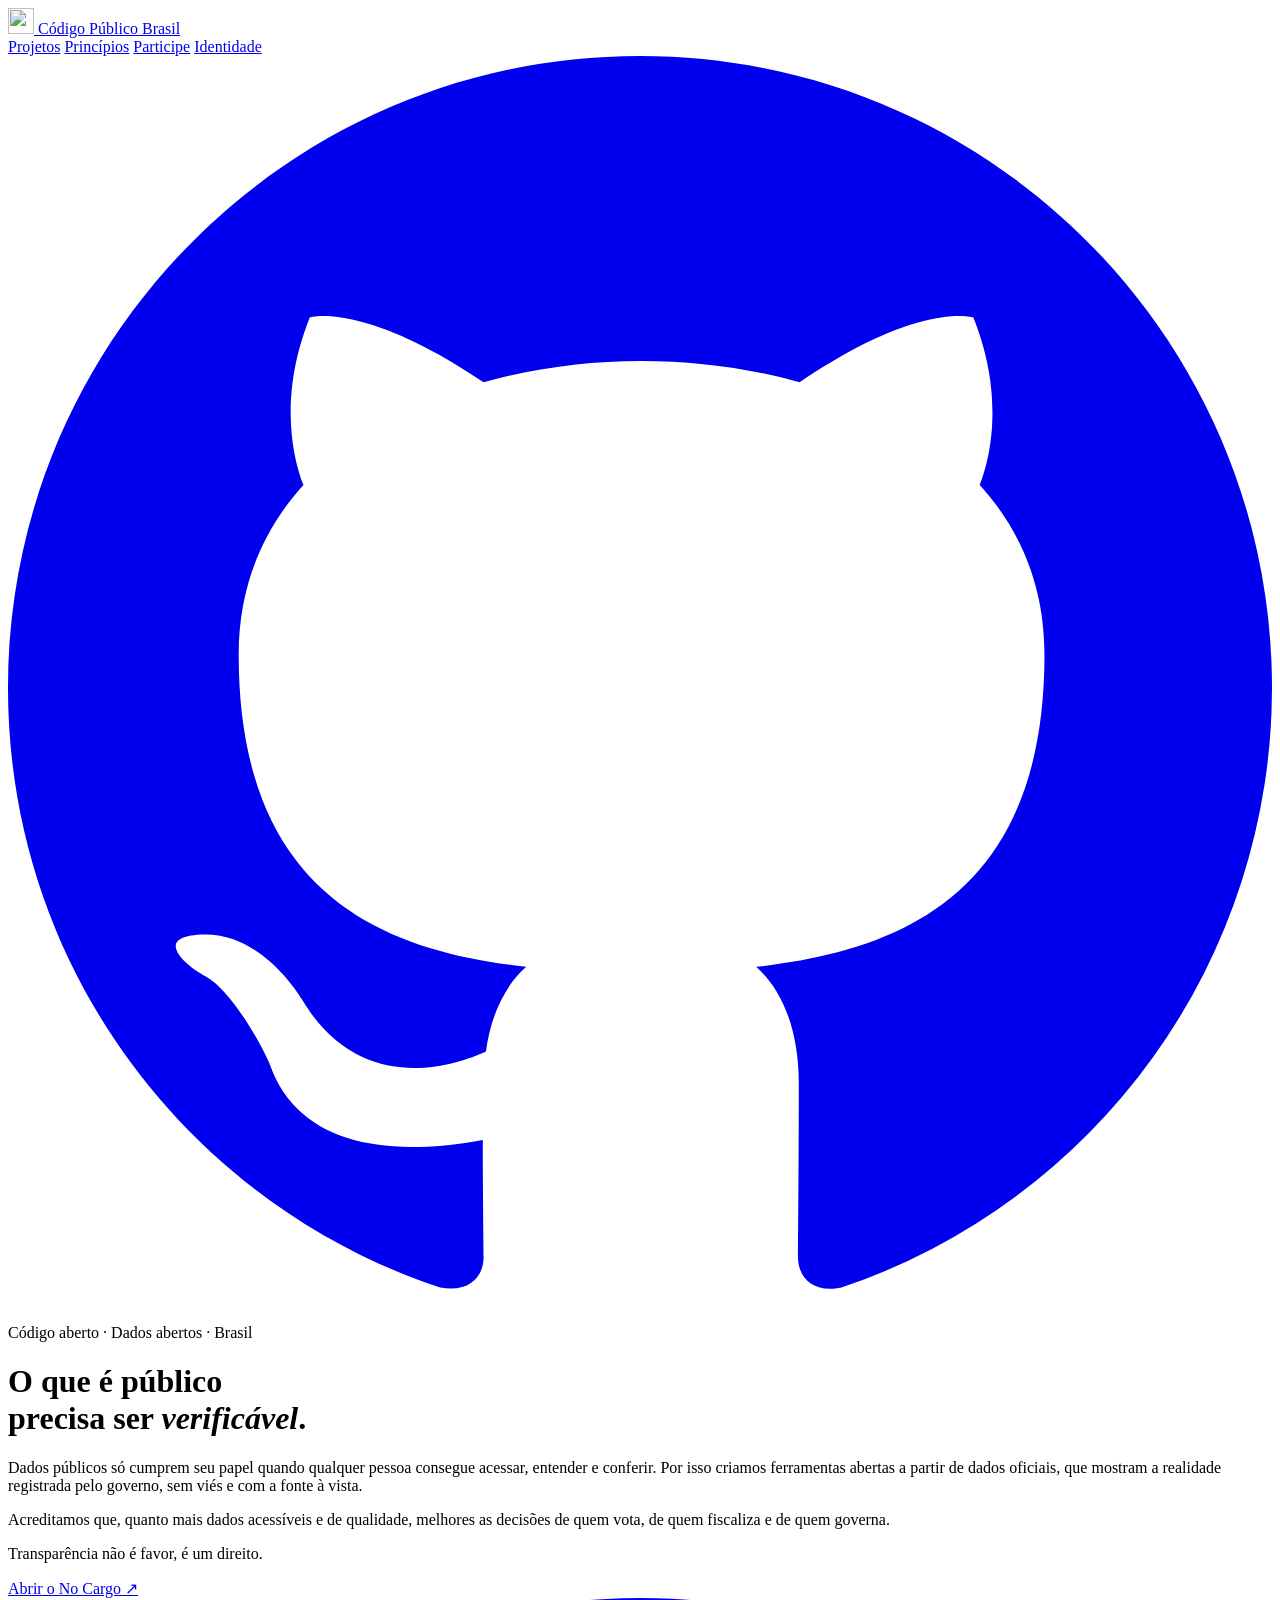
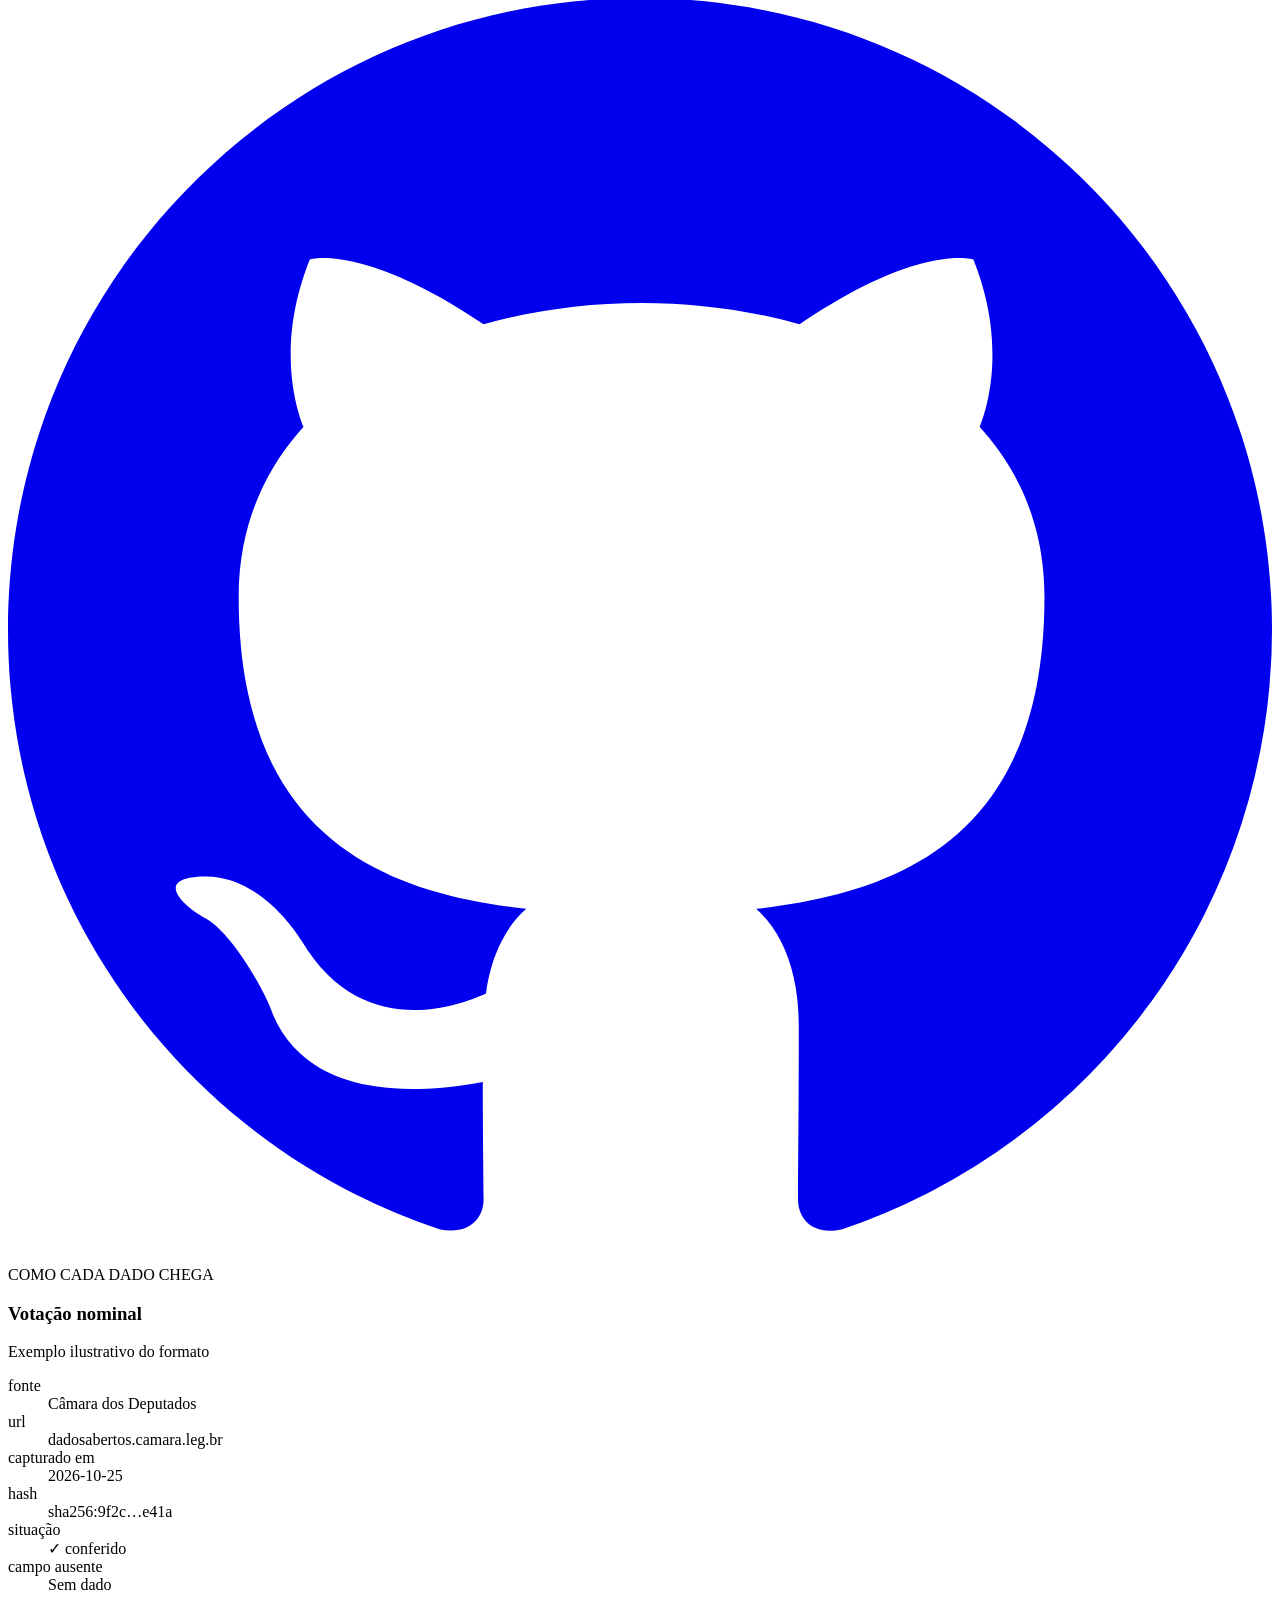
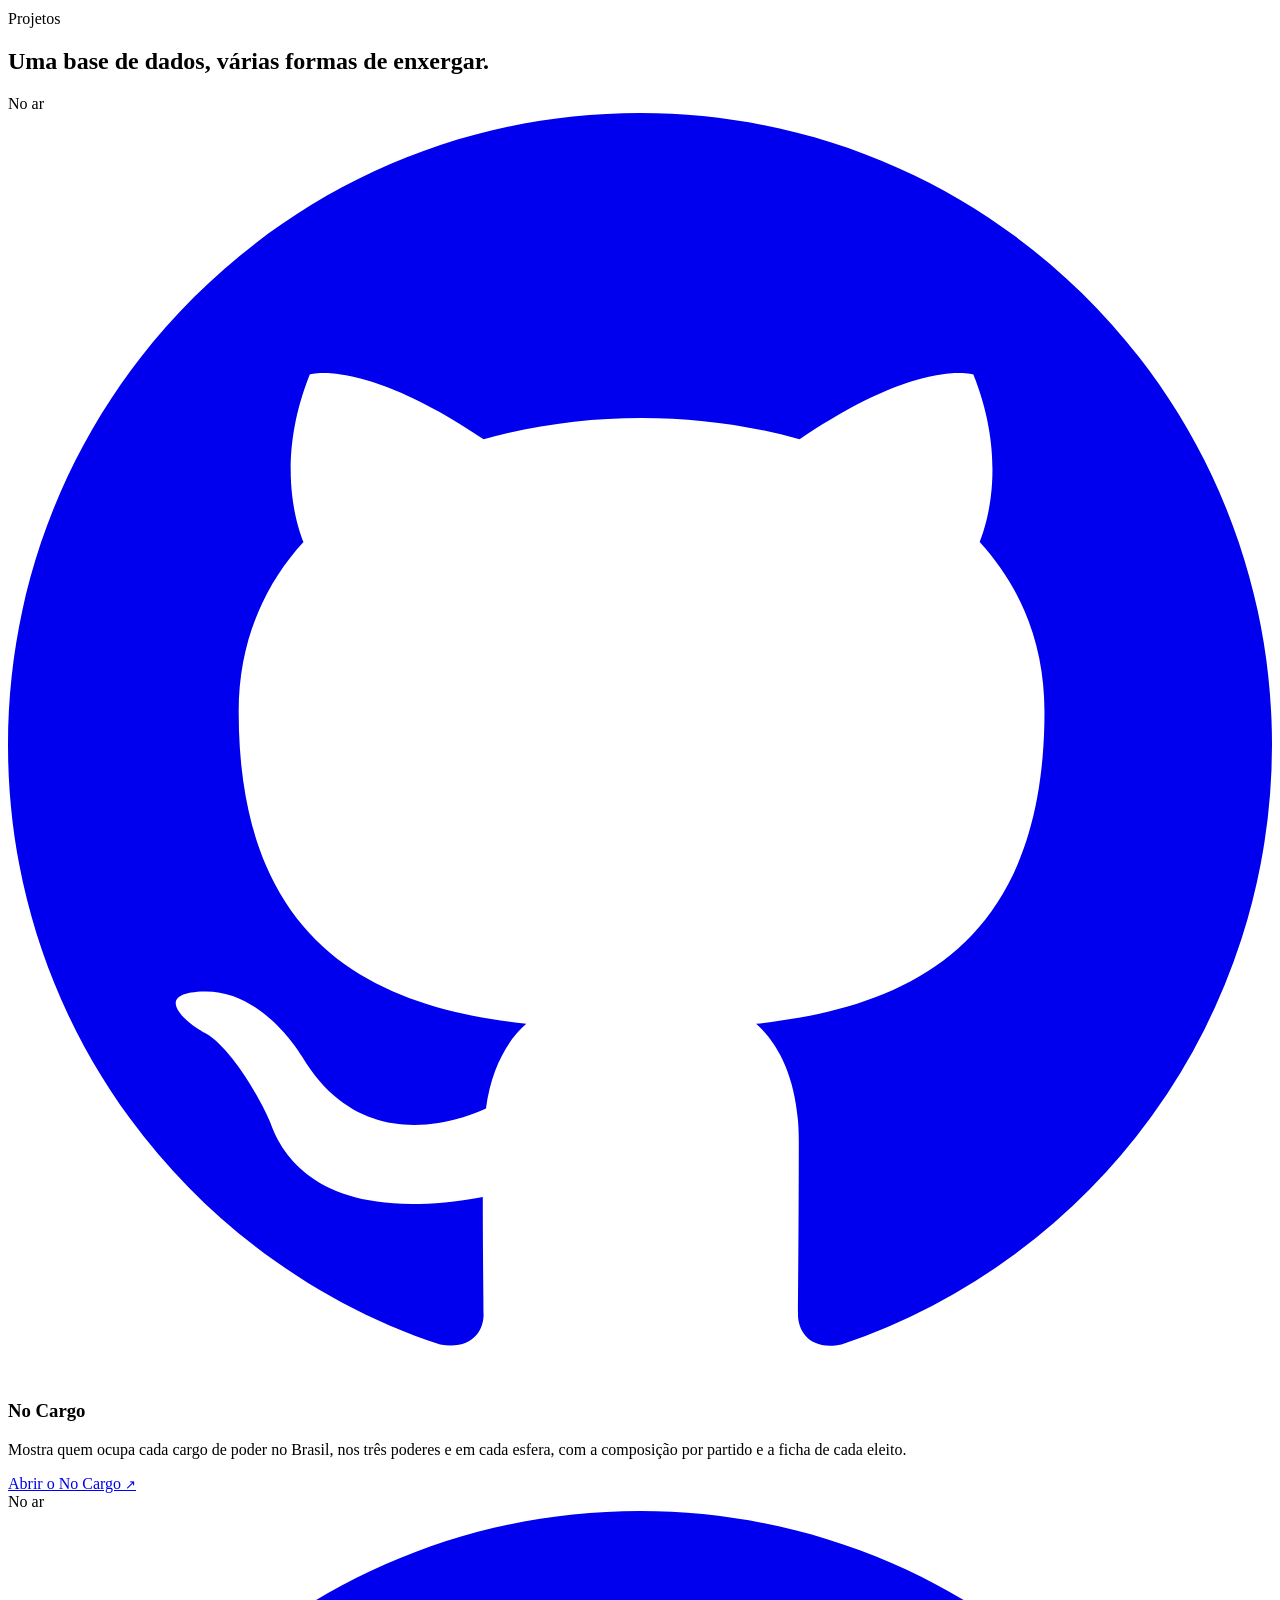
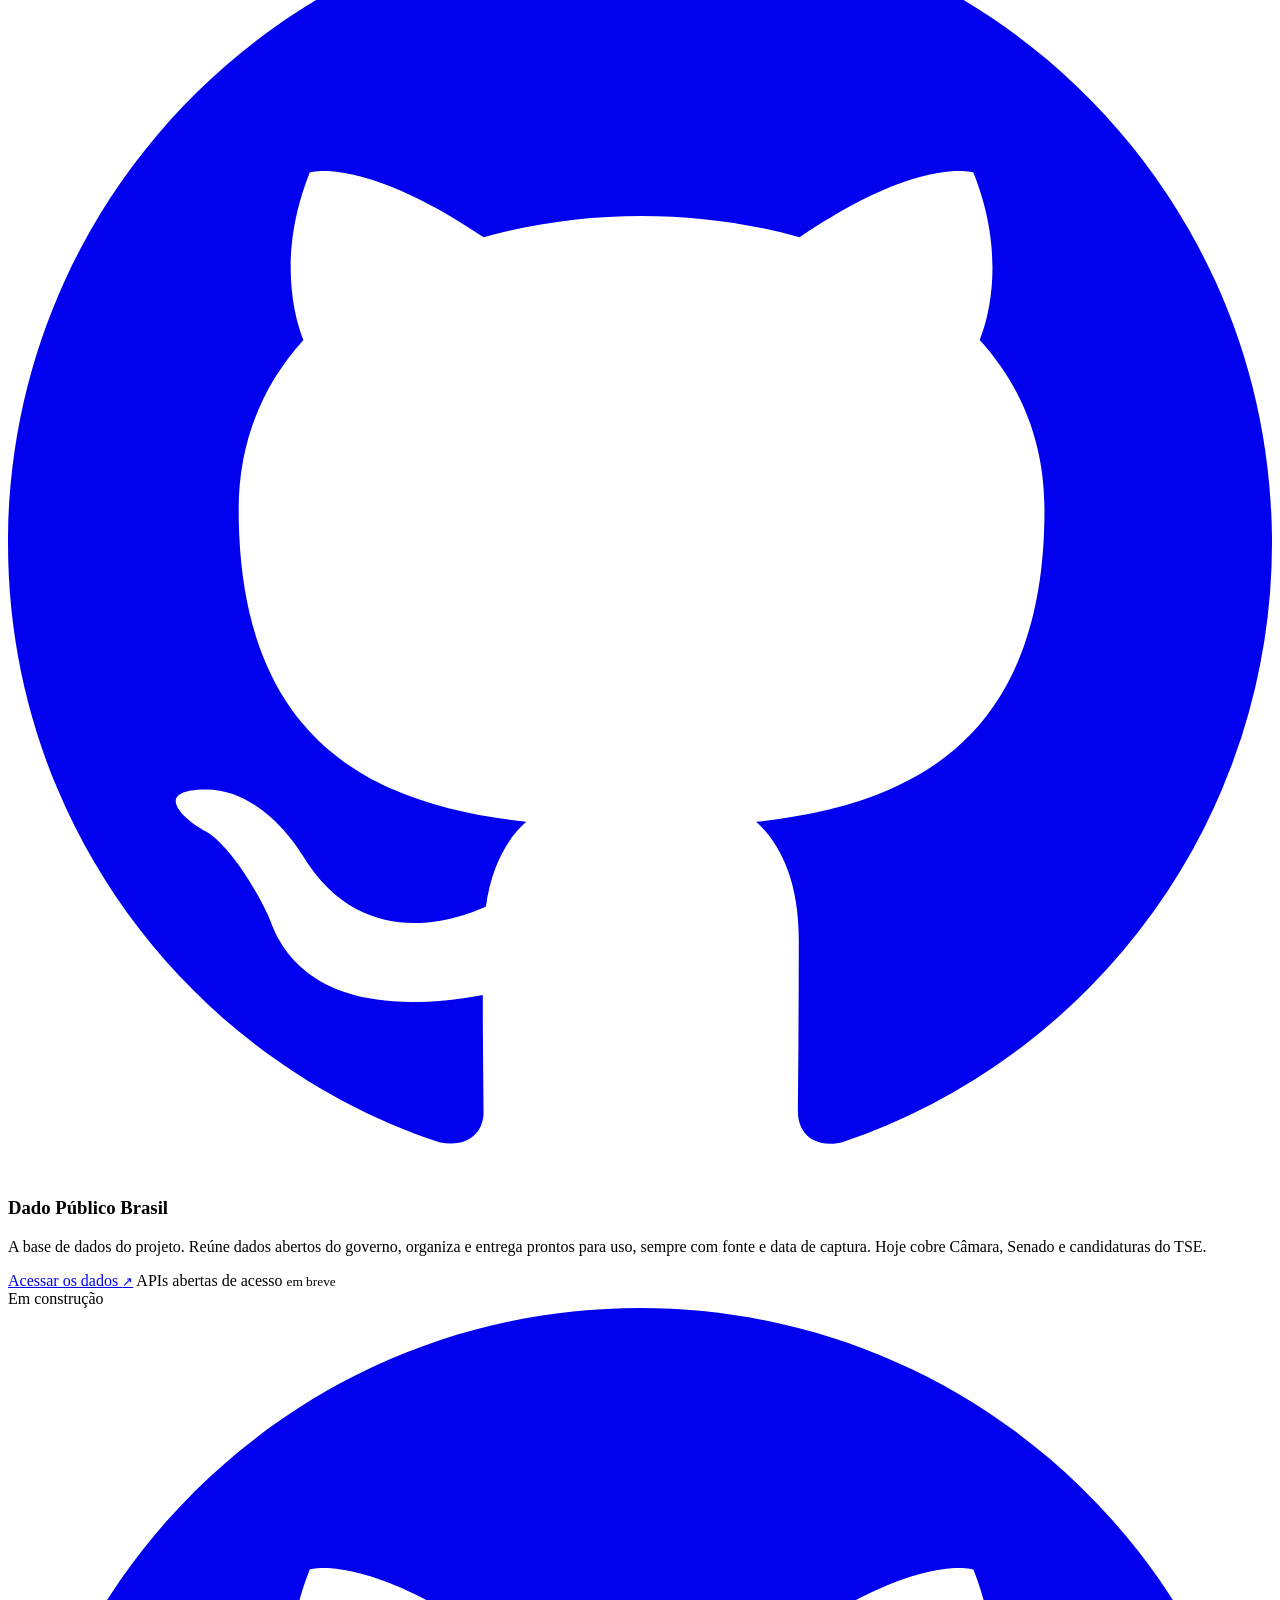
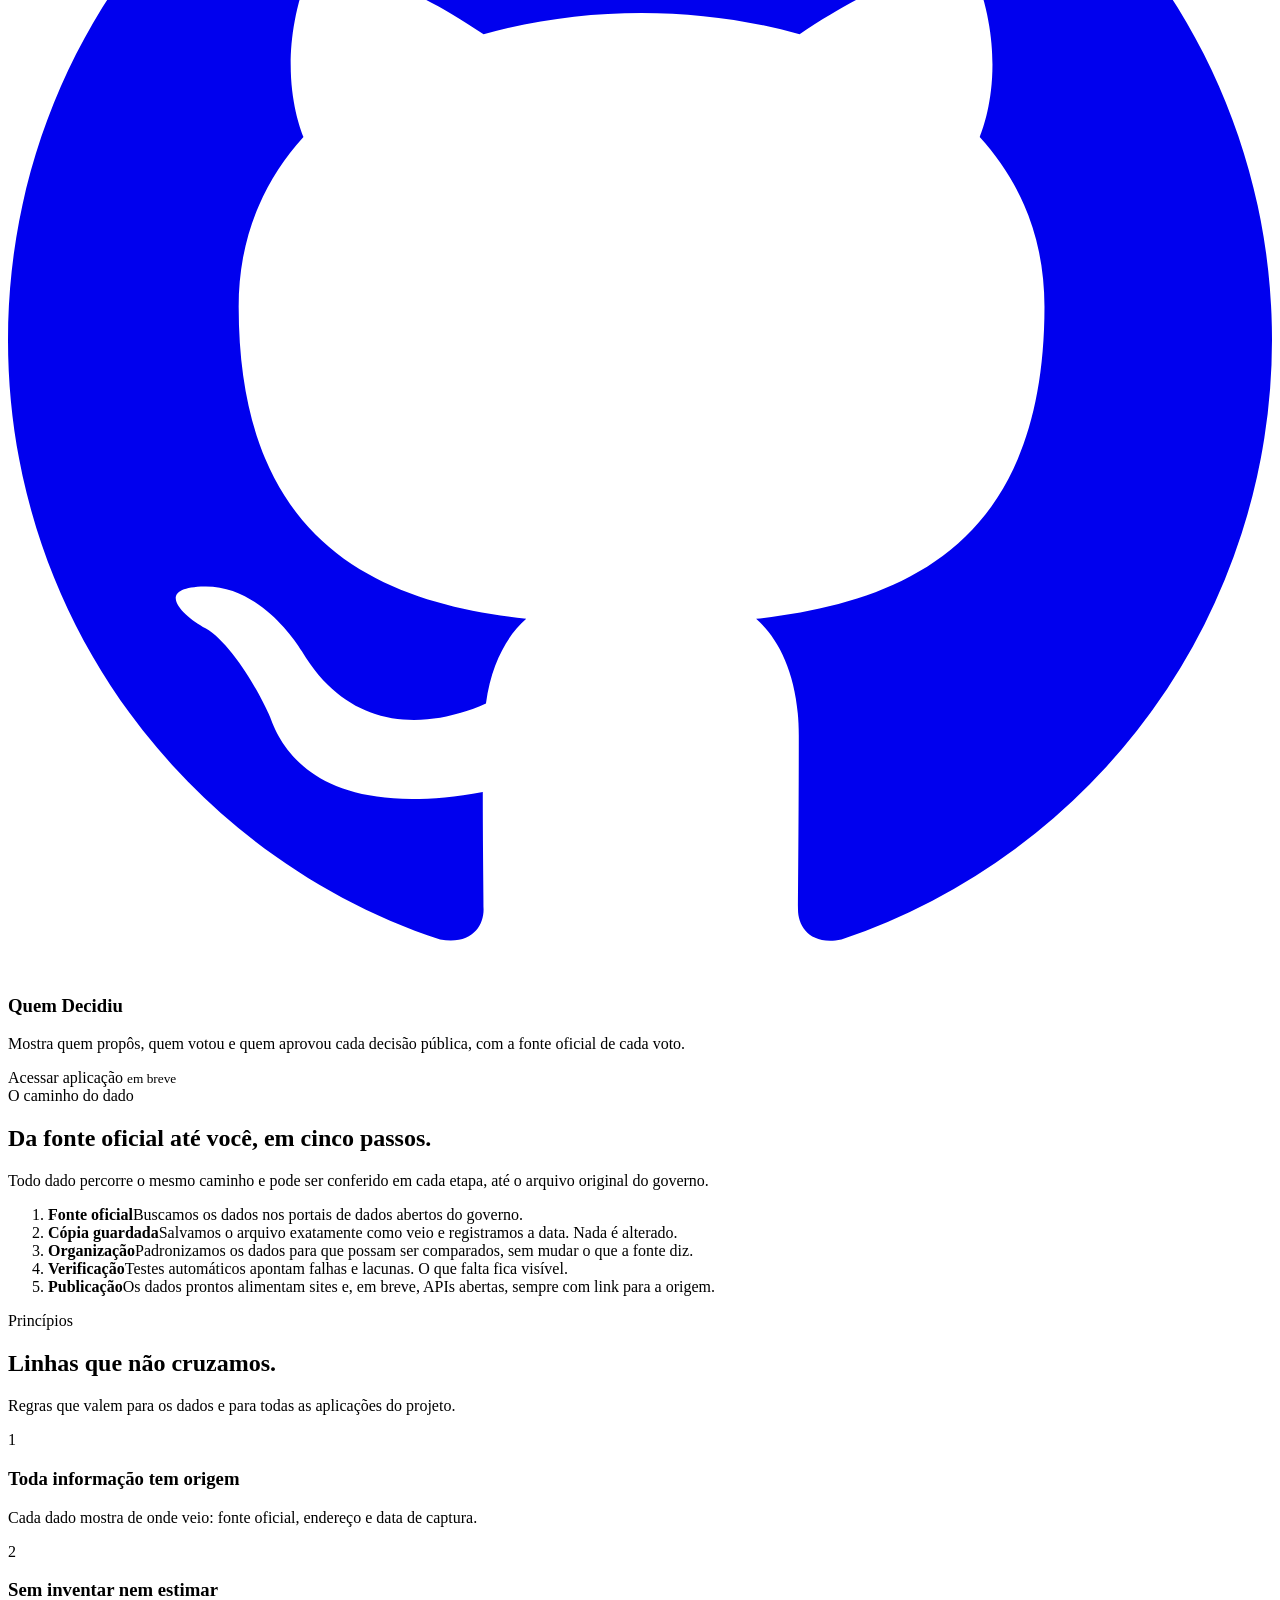
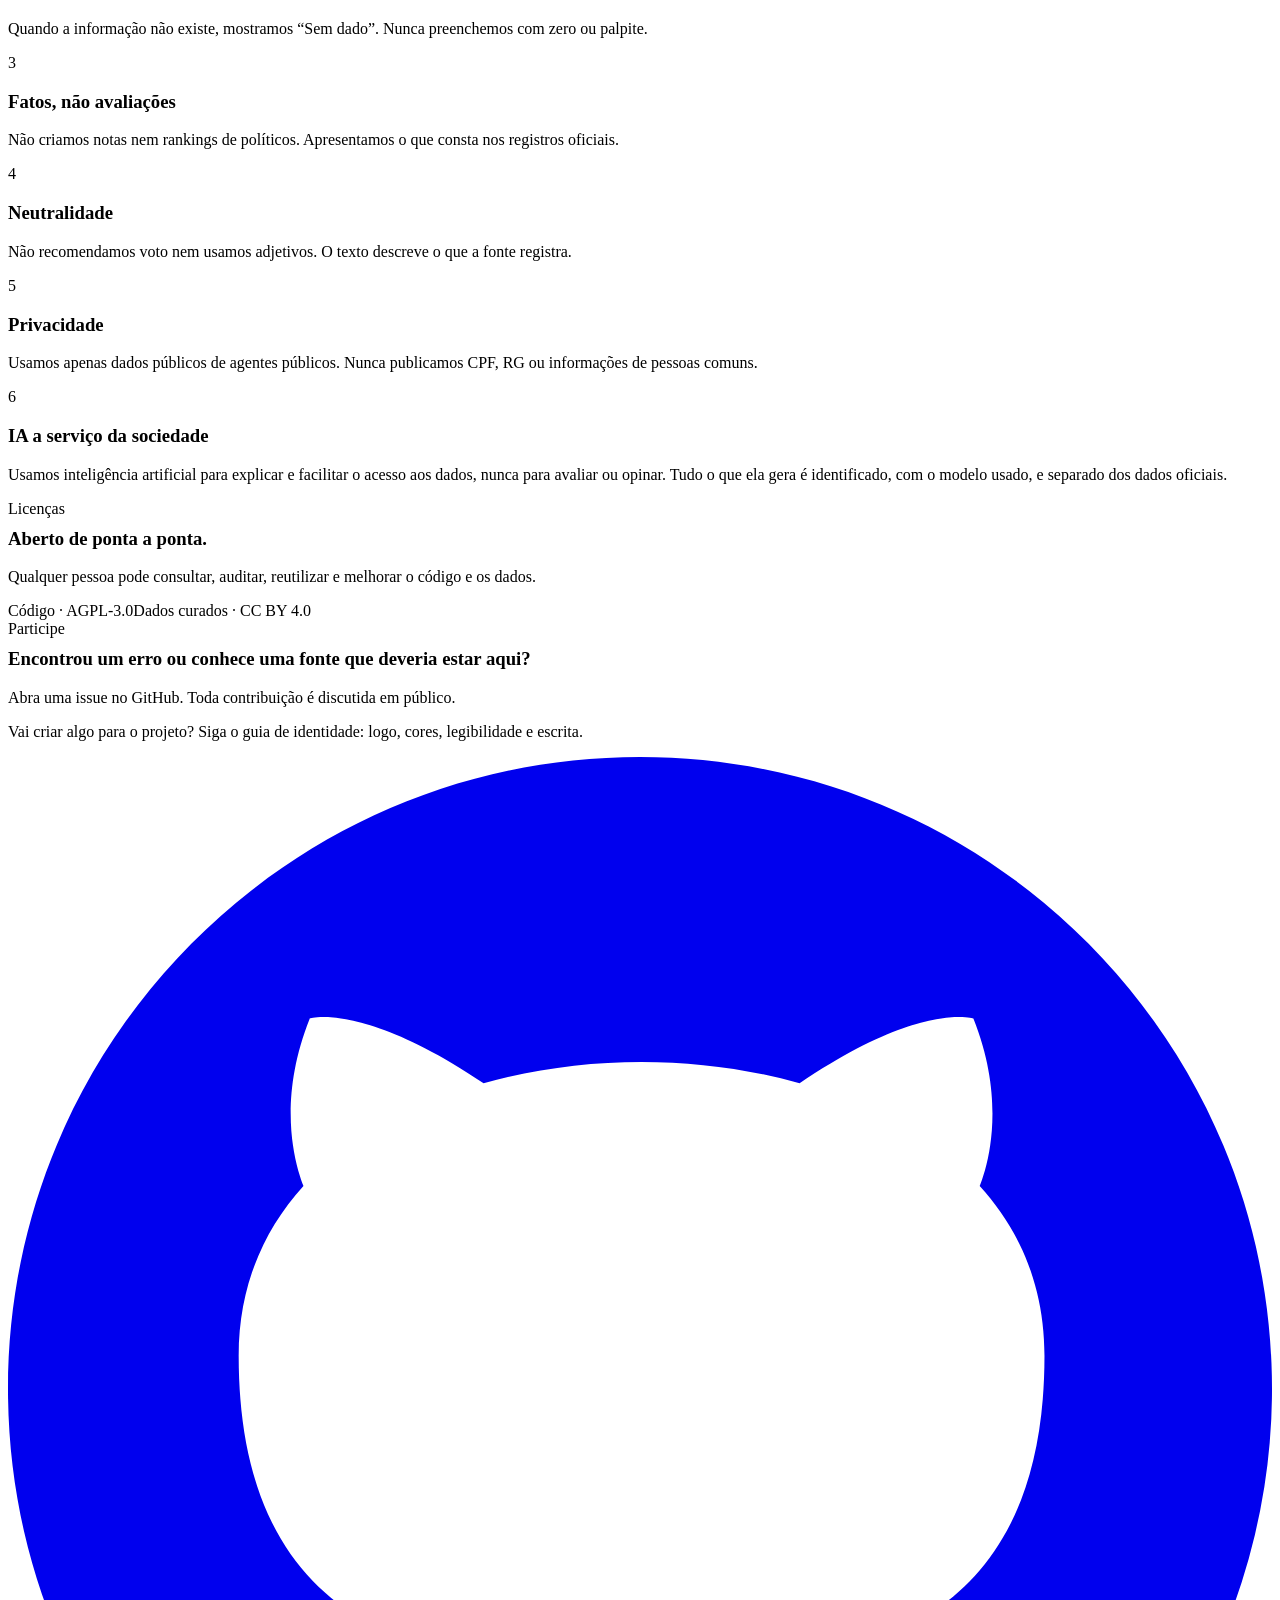
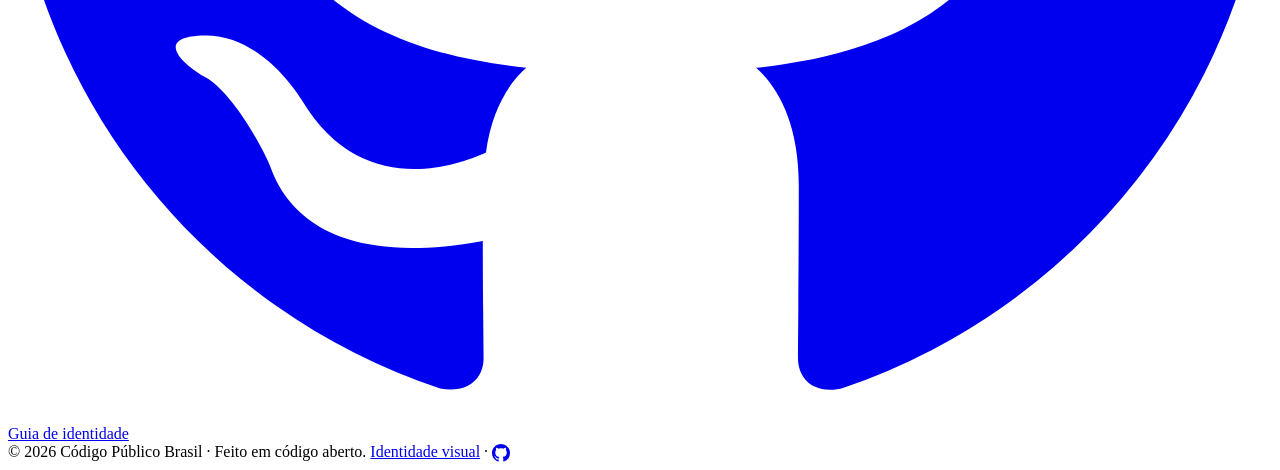
==== index.html @ 51bda817 "Marca o Dado Público Brasil como no ar e liga ao datalake Co-Authored-By: Claude Sonnet 5.5 <noreply" ====
<!doctype html>
<html lang="pt-BR">
<head>
  <meta charset="utf-8">
  <meta name="viewport" content="width=device-width, initial-scale=1">
  <title>Código Público Brasil · Dados públicos abertos, acessíveis e verificáveis</title>
  <meta name="description" content="Ferramentas abertas a partir de dados públicos oficiais, para mostrar a realidade registrada pelo governo, sem viés e com a fonte à vista. Código aberto e dados auditáveis.">
  <link rel="canonical" href="https://codigopublicobrasil.com.br/">
  <meta name="theme-color" content="#0c1f18">
  <meta property="og:type" content="website">
  <meta property="og:locale" content="pt_BR">
  <meta property="og:site_name" content="Código Público Brasil">
  <meta property="og:title" content="Código Público Brasil · Dados públicos abertos, acessíveis e verificáveis">
  <meta property="og:description" content="Ferramentas abertas a partir de dados públicos oficiais, para mostrar a realidade registrada pelo governo, sem viés e com a fonte à vista. Código aberto e dados auditáveis.">
  <meta property="og:url" content="https://codigopublicobrasil.com.br/">
  <meta property="og:image" content="https://codigopublicobrasil.com.br/og.png">
  <meta property="og:image:width" content="1200">
  <meta property="og:image:height" content="630">
  <meta property="og:image:alt" content="Código Público Brasil: o que é público precisa ser verificável.">
  <meta name="twitter:card" content="summary_large_image">
  <meta name="twitter:title" content="Código Público Brasil · Dados públicos abertos, acessíveis e verificáveis">
  <meta name="twitter:description" content="Ferramentas abertas a partir de dados públicos oficiais, para mostrar a realidade registrada pelo governo, sem viés e com a fonte à vista. Código aberto e dados auditáveis.">
  <meta name="twitter:image" content="https://codigopublicobrasil.com.br/og.png">
  <link rel="alternate" type="text/plain" href="https://codigopublicobrasil.com.br/llms.txt" title="Resumo para agentes de IA">
  <link rel="icon" href="identidade/logos/simbolo.svg" type="image/svg+xml">
  <link rel="apple-touch-icon" href="apple-touch-icon.png">
  <script type="application/ld+json">
{
  "@context": "https://schema.org",
  "@graph": [
    {
      "@type": "Organization",
      "@id": "https://codigopublicobrasil.com.br/#organizacao",
      "name": "Código Público Brasil",
      "url": "https://codigopublicobrasil.com.br/",
      "logo": {
        "@type": "ImageObject",
        "url": "https://codigopublicobrasil.com.br/identidade/logos/simbolo-512.png",
        "width": 512,
        "height": 512
      },
      "description": "Organização de código aberto que cria ferramentas a partir de dados públicos oficiais, para mostrar a realidade registrada pelo governo, sem viés e com a fonte à vista.",
      "slogan": "O que é público precisa ser verificável.",
      "sameAs": [
        "https://github.com/codigo-publico-brasil"
      ]
    },
    {
      "@type": "WebSite",
      "@id": "https://codigopublicobrasil.com.br/#site",
      "url": "https://codigopublicobrasil.com.br/",
      "name": "Código Público Brasil",
      "inLanguage": "pt-BR",
      "publisher": {
        "@id": "https://codigopublicobrasil.com.br/#organizacao"
      }
    },
    {
      "@type": "WebPage",
      "@id": "https://codigopublicobrasil.com.br/#pagina",
      "url": "https://codigopublicobrasil.com.br/",
      "name": "Código Público Brasil · Dados públicos abertos, acessíveis e verificáveis",
      "description": "Ferramentas abertas a partir de dados públicos oficiais, para mostrar a realidade registrada pelo governo, sem viés e com a fonte à vista. Código aberto e dados auditáveis.",
      "inLanguage": "pt-BR",
      "isPartOf": {
        "@id": "https://codigopublicobrasil.com.br/#site"
      },
      "about": {
        "@id": "https://codigopublicobrasil.com.br/#organizacao"
      },
      "primaryImageOfPage": {
        "@type": "ImageObject",
        "url": "https://codigopublicobrasil.com.br/og.png",
        "width": 1200,
        "height": 630
      }
    },
    {
      "@type": "SoftwareSourceCode",
      "name": "Dado Público Brasil",
      "codeRepository": "https://github.com/codigo-publico-brasil/dado-publico-brasil",
      "url": "https://datalake.codigopublicobrasil.com.br/",
      "description": "Plataforma de dados: reúne dados abertos do governo, organiza e entrega prontos para uso, sempre com fonte e data de captura. Cobre Câmara, Senado e candidaturas do TSE. Já está no ar.",
      "programmingLanguage": "Python",
      "author": {
        "@id": "https://codigopublicobrasil.com.br/#organizacao"
      },
      "inLanguage": "pt-BR"
    },
    {
      "@type": "SoftwareSourceCode",
      "name": "No Cargo",
      "codeRepository": "https://github.com/codigo-publico-brasil/no-cargo",
      "url": "https://nocargo.codigopublicobrasil.com.br",
      "description": "Mostra quem ocupa cada cargo de poder no Brasil, nos três poderes e em cada esfera, com a composição por partido e a ficha de cada eleito. Já está no ar.",
      "programmingLanguage": "Python",
      "author": {
        "@id": "https://codigopublicobrasil.com.br/#organizacao"
      },
      "inLanguage": "pt-BR"
    },
    {
      "@type": "SoftwareSourceCode",
      "name": "Quem Decidiu",
      "codeRepository": "https://github.com/codigo-publico-brasil/quem-decidiu",
      "description": "Mostra quem propôs, quem votou e quem aprovou cada decisão pública, com a fonte oficial de cada voto. Em construção.",
      "programmingLanguage": "Python",
      "author": {
        "@id": "https://codigopublicobrasil.com.br/#organizacao"
      },
      "inLanguage": "pt-BR"
    }
  ]
}
  </script>
  <link rel="preconnect" href="https://fonts.googleapis.com">
  <link rel="preconnect" href="https://fonts.gstatic.com" crossorigin>
  <link href="https://fonts.googleapis.com/css2?family=Fraunces:ital,opsz,wght@0,9..144,500;0,9..144,600;1,9..144,500&family=Inter:wght@400;500;600&family=JetBrains+Mono:wght@400;600&display=swap" rel="stylesheet">
  <link rel="stylesheet" href="tokens.css">
  <link rel="stylesheet" href="assets/style.css">
  <script src="theme.js"></script>
</head>
<body>

<svg width="0" height="0" style="position:absolute" aria-hidden="true"><symbol id="i-gh" viewBox="0 0 16 16"><path fill="currentColor" d="M8 0C3.58 0 0 3.58 0 8c0 3.54 2.29 6.53 5.47 7.59.4.07.55-.17.55-.38 0-.19-.01-.82-.01-1.49-2.01.37-2.53-.49-2.69-.94-.09-.23-.48-.94-.82-1.13-.28-.15-.68-.52-.01-.53.63-.01 1.08.58 1.23.82.72 1.21 1.87.87 2.33.66.07-.52.28-.87.51-1.07-1.78-.2-3.64-.89-3.64-3.95 0-.87.31-1.59.82-2.15-.08-.2-.36-1.02.08-2.12 0 0 .67-.21 2.2.82.64-.18 1.32-.27 2-.27.68 0 1.36.09 2 .27 1.53-1.04 2.2-.82 2.2-.82.44 1.1.16 1.92.08 2.12.51.56.82 1.27.82 2.15 0 3.07-1.87 3.75-3.65 3.95.29.25.54.73.54 1.48 0 1.07-.01 1.93-.01 2.2 0 .21.15.46.55.38A8.013 8.013 0 0016 8c0-4.42-3.58-8-8-8z"/></symbol></svg>

<header class="top">
  <div class="wrap">
    <a class="brand" href="#">
      <img src="identidade/logos/simbolo.svg" alt="" width="26" height="26">
      Código Público Brasil
    </a>
    <nav class="nav" aria-label="Principal">
      <a href="#projetos">Projetos</a>
      <a href="#principios">Princípios</a>
      <a href="#participe">Participe</a>
      <a href="identidade/">Identidade</a>
    </nav>
    <div class="acoes">
      <a class="gh" href="https://github.com/codigo-publico-brasil" target="_blank" rel="noopener" aria-label="GitHub da organização" title="GitHub da organização"><svg viewBox="0 0 16 16" aria-hidden="true"><use href="#i-gh"/></svg></a>
    </div>
  </div>
</header>

<main>
  <div class="hero">
    <div class="wrap">
      <div>
        <span class="eyebrow">Código aberto · Dados abertos · Brasil</span>
        <h1>O que é público<br>precisa ser <em>verificável</em>.</h1>
        <p class="lead">Dados públicos só cumprem seu papel quando qualquer pessoa consegue acessar, entender e conferir. Por isso criamos ferramentas abertas a partir de dados oficiais, que mostram a realidade registrada pelo governo, sem viés e com a fonte à vista.</p>
        <p class="lead">Acreditamos que, quanto mais dados acessíveis e de qualidade, melhores as decisões de quem vota, de quem fiscaliza e de quem governa.</p>
        <p class="lema">Transparência não é favor, é um direito.</p>
        <div class="cta">
          <a class="btn primary" href="https://nocargo.codigopublicobrasil.com.br" target="_blank" rel="noopener">Abrir o No Cargo ↗</a>
          <a class="gh grande" href="https://github.com/codigo-publico-brasil" target="_blank" rel="noopener" aria-label="GitHub da organização" title="GitHub da organização"><svg viewBox="0 0 16 16" aria-hidden="true"><use href="#i-gh"/></svg></a>
        </div>
      </div>

      <aside class="ficha" aria-label="Exemplo de como cada dado é apresentado">
        <span class="tag">COMO CADA DADO CHEGA</span>
        <h3>Votação nominal</h3>
        <div class="sub">Exemplo ilustrativo do formato</div>
        <dl>
          <div class="row"><dt>fonte</dt><dd>Câmara dos Deputados</dd></div>
          <div class="row"><dt>url</dt><dd>dadosabertos.camara.leg.br</dd></div>
          <div class="row"><dt>capturado em</dt><dd>2026-10-25</dd></div>
          <div class="row"><dt>hash</dt><dd>sha256:9f2c…e41a</dd></div>
          <div class="row"><dt>situação</dt><dd class="ok">✓ conferido</dd></div>
          <div class="row"><dt>campo ausente</dt><dd class="semdado">Sem dado</dd></div>
        </dl>
      </aside>
    </div>
  </div>
  <div class="stripe"></div>

  <section id="projetos" class="vitrine">
    <div class="wrap">
      <div class="sec-head">
        <span class="eyebrow">Projetos</span>
        <h2>Uma base de dados, várias formas de enxergar.</h2>
      </div>
      <div class="cards">

        <article class="card c2 destaque">
          <div class="topo">
            <span class="status on">No ar</span>
            <a class="gh" href="https://github.com/codigo-publico-brasil/no-cargo" target="_blank" rel="noopener" aria-label="Código do No Cargo no GitHub" title="Código no GitHub"><svg viewBox="0 0 16 16" aria-hidden="true"><use href="#i-gh"/></svg></a>
          </div>
          <h3>No Cargo</h3>
          <p>Mostra quem ocupa cada cargo de poder no Brasil, nos três poderes e em cada esfera, com a composição por partido e a ficha de cada eleito.</p>
          <div class="links">
            <a class="app" href="https://nocargo.codigopublicobrasil.com.br" target="_blank" rel="noopener">Abrir o No Cargo <small>↗</small></a>
          </div>
        </article>

        <article class="card">
          <div class="topo">
            <span class="status on">No ar</span>
            <a class="gh" href="https://github.com/codigo-publico-brasil/dado-publico-brasil" target="_blank" rel="noopener" aria-label="Código do Dado Público Brasil no GitHub" title="Código no GitHub"><svg viewBox="0 0 16 16" aria-hidden="true"><use href="#i-gh"/></svg></a>
          </div>
          <h3>Dado Público Brasil</h3>
          <p>A base de dados do projeto. Reúne dados abertos do governo, organiza e entrega prontos para uso, sempre com fonte e data de captura. Hoje cobre Câmara, Senado e candidaturas do TSE.</p>
          <div class="links">
            <a class="app" href="https://datalake.codigopublicobrasil.com.br/" target="_blank" rel="noopener">Acessar os dados <small>↗</small></a>
            <span class="soon">APIs abertas de acesso <small>em breve</small></span>
          </div>
        </article>

        <article class="card c3">
          <div class="topo">
            <span class="status">Em construção</span>
            <a class="gh" href="https://github.com/codigo-publico-brasil/quem-decidiu" target="_blank" rel="noopener" aria-label="Código do Quem Decidiu no GitHub" title="Código no GitHub"><svg viewBox="0 0 16 16" aria-hidden="true"><use href="#i-gh"/></svg></a>
          </div>
          <h3>Quem Decidiu</h3>
          <p>Mostra quem propôs, quem votou e quem aprovou cada decisão pública, com a fonte oficial de cada voto.</p>
          <div class="links">
            <span class="soon">Acessar aplicação <small>em breve</small></span>
          </div>
        </article>

      </div>
    </div>
  </section>

  <section id="como">
    <div class="wrap">
      <div class="sec-head">
        <span class="eyebrow">O caminho do dado</span>
        <h2>Da fonte oficial até você, em cinco passos.</h2>
        <p>Todo dado percorre o mesmo caminho e pode ser conferido em cada etapa, até o arquivo original do governo.</p>
      </div>
      <ol class="trilha">
        <li><b>Fonte oficial</b><span>Buscamos os dados nos portais de dados abertos do governo.</span></li>
        <li><b>Cópia guardada</b><span>Salvamos o arquivo exatamente como veio e registramos a data. Nada é alterado.</span></li>
        <li><b>Organização</b><span>Padronizamos os dados para que possam ser comparados, sem mudar o que a fonte diz.</span></li>
        <li><b>Verificação</b><span>Testes automáticos apontam falhas e lacunas. O que falta fica visível.</span></li>
        <li><b>Publicação</b><span>Os dados prontos alimentam sites e, em breve, APIs abertas, sempre com link para a origem.</span></li>
      </ol>
    </div>
  </section>

  <section id="principios" class="principios">
    <div class="wrap">
      <div class="sec-head">
        <span class="eyebrow">Princípios</span>
        <h2>Linhas que não cruzamos.</h2>
        <p>Regras que valem para os dados e para todas as aplicações do projeto.</p>
      </div>
      <div class="pgrid">
        <article><div class="n">1</div><h3>Toda informação tem origem</h3><p>Cada dado mostra de onde veio: fonte oficial, endereço e data de captura.</p></article>
        <article><div class="n">2</div><h3>Sem inventar nem estimar</h3><p>Quando a informação não existe, mostramos “Sem dado”. Nunca preenchemos com zero ou palpite.</p></article>
        <article><div class="n">3</div><h3>Fatos, não avaliações</h3><p>Não criamos notas nem rankings de políticos. Apresentamos o que consta nos registros oficiais.</p></article>
        <article><div class="n">4</div><h3>Neutralidade</h3><p>Não recomendamos voto nem usamos adjetivos. O texto descreve o que a fonte registra.</p></article>
        <article><div class="n">5</div><h3>Privacidade</h3><p>Usamos apenas dados públicos de agentes públicos. Nunca publicamos CPF, RG ou informações de pessoas comuns.</p></article>
        <article><div class="n">6</div><h3>IA a serviço da sociedade</h3><p>Usamos inteligência artificial para explicar e facilitar o acesso aos dados, nunca para avaliar ou opinar. Tudo o que ela gera é identificado, com o modelo usado, e separado dos dados oficiais.</p></article>
      </div>
    </div>
  </section>

  <section id="participe">
    <div class="wrap duo">
      <div class="panel">
        <span class="eyebrow">Licenças</span>
        <h3 style="margin-top:10px">Aberto de ponta a ponta.</h3>
        <p>Qualquer pessoa pode consultar, auditar, reutilizar e melhorar o código e os dados.</p>
        <div class="lic"><span>Código · AGPL-3.0</span><span>Dados curados · CC BY 4.0</span></div>
      </div>
      <div class="panel dark">
        <span class="eyebrow" style="color:var(--yellow)">Participe</span>
        <h3 style="margin-top:10px">Encontrou um erro ou conhece uma fonte que deveria estar aqui?</h3>
        <p>Abra uma issue no GitHub. Toda contribuição é discutida em público.</p>
        <p>Vai criar algo para o projeto? Siga o guia de identidade: logo, cores, legibilidade e escrita.</p>
        <div class="cta">
          <a class="gh grande" href="https://github.com/codigo-publico-brasil" target="_blank" rel="noopener" aria-label="GitHub da organização" title="GitHub da organização"><svg viewBox="0 0 16 16" aria-hidden="true"><use href="#i-gh"/></svg></a>
          <a class="btn ghost" href="identidade/">Guia de identidade</a>
        </div>
      </div>
    </div>
  </section>
</main>

<footer>
  <div class="wrap">
    <span>© 2026 Código Público Brasil · Feito em código aberto.</span>
    <span><a href="identidade/">Identidade visual</a> · <a href="https://github.com/codigo-publico-brasil" target="_blank" rel="noopener" aria-label="GitHub da organização" title="GitHub da organização" style="display:inline-flex;vertical-align:middle"><svg viewBox="0 0 16 16" width="18" height="18" aria-hidden="true"><use href="#i-gh"/></svg></a></span>
  </div>
</footer>

</body>
</html>
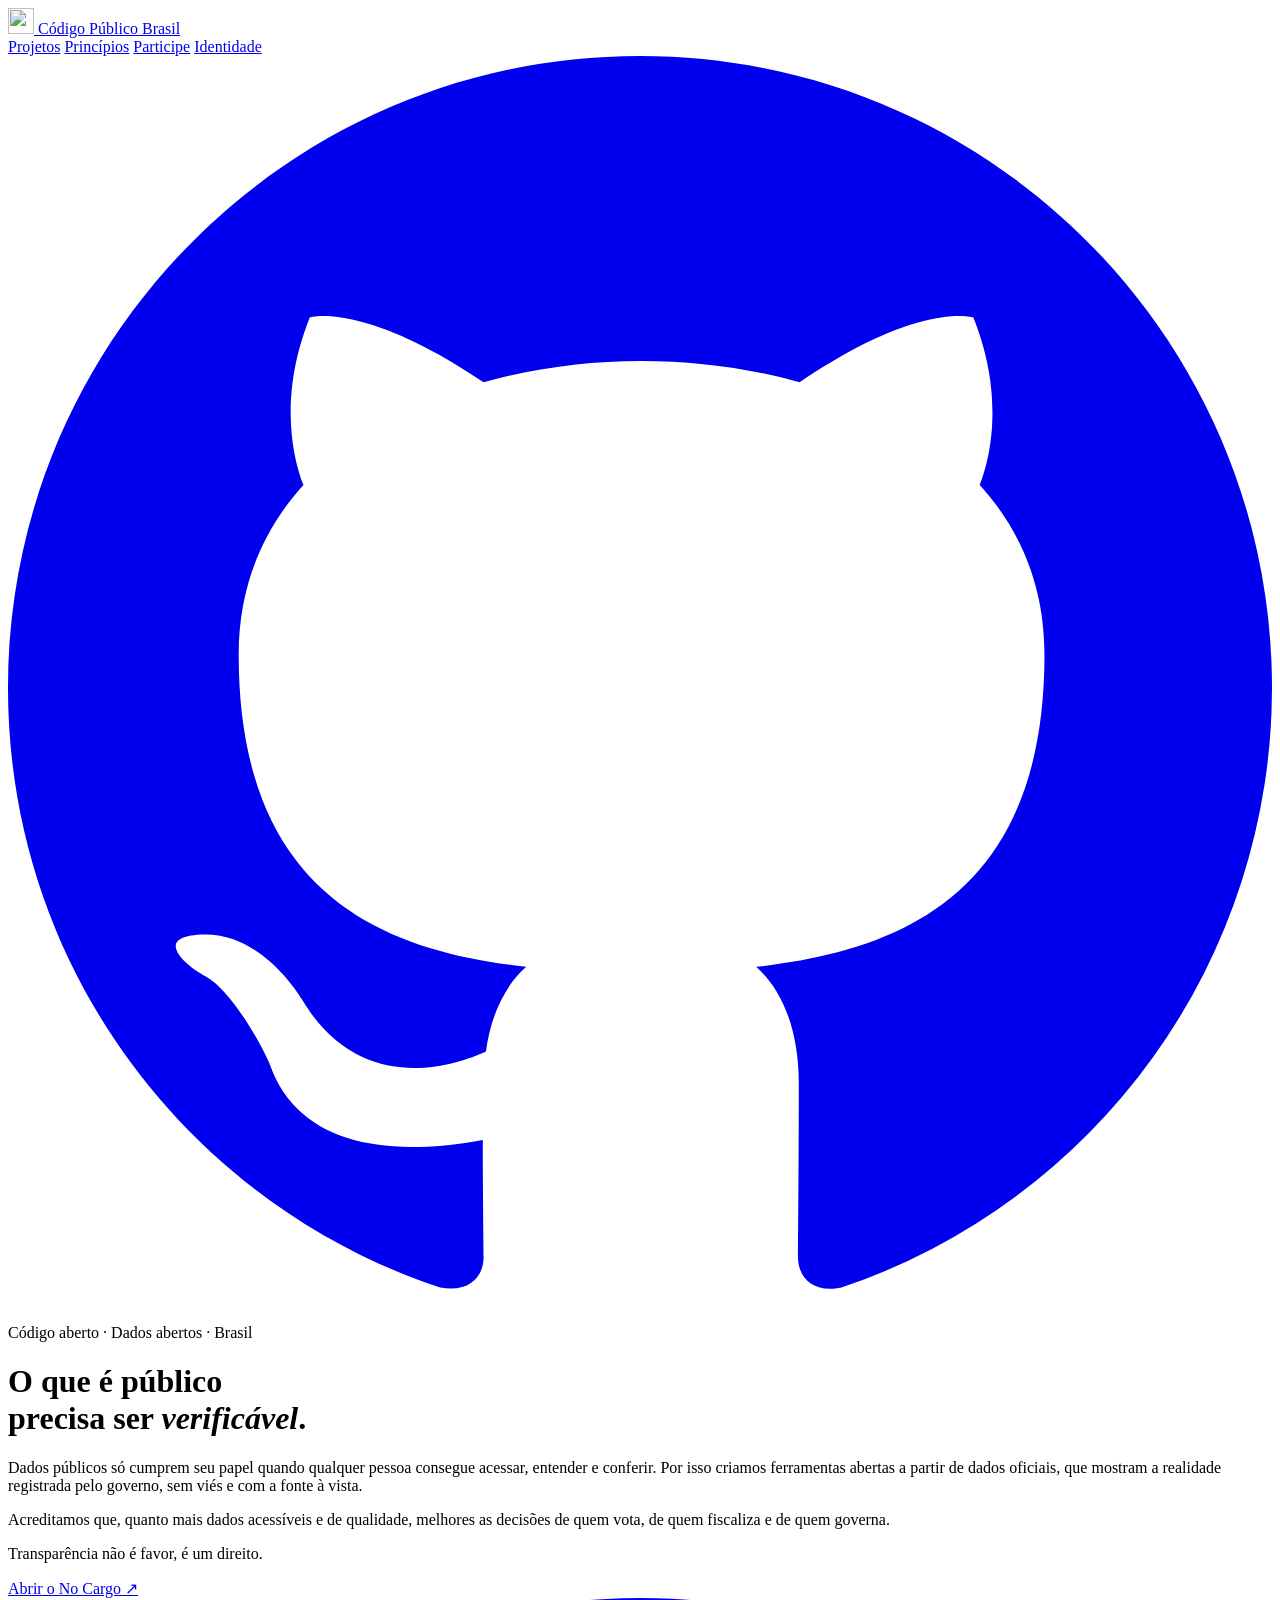
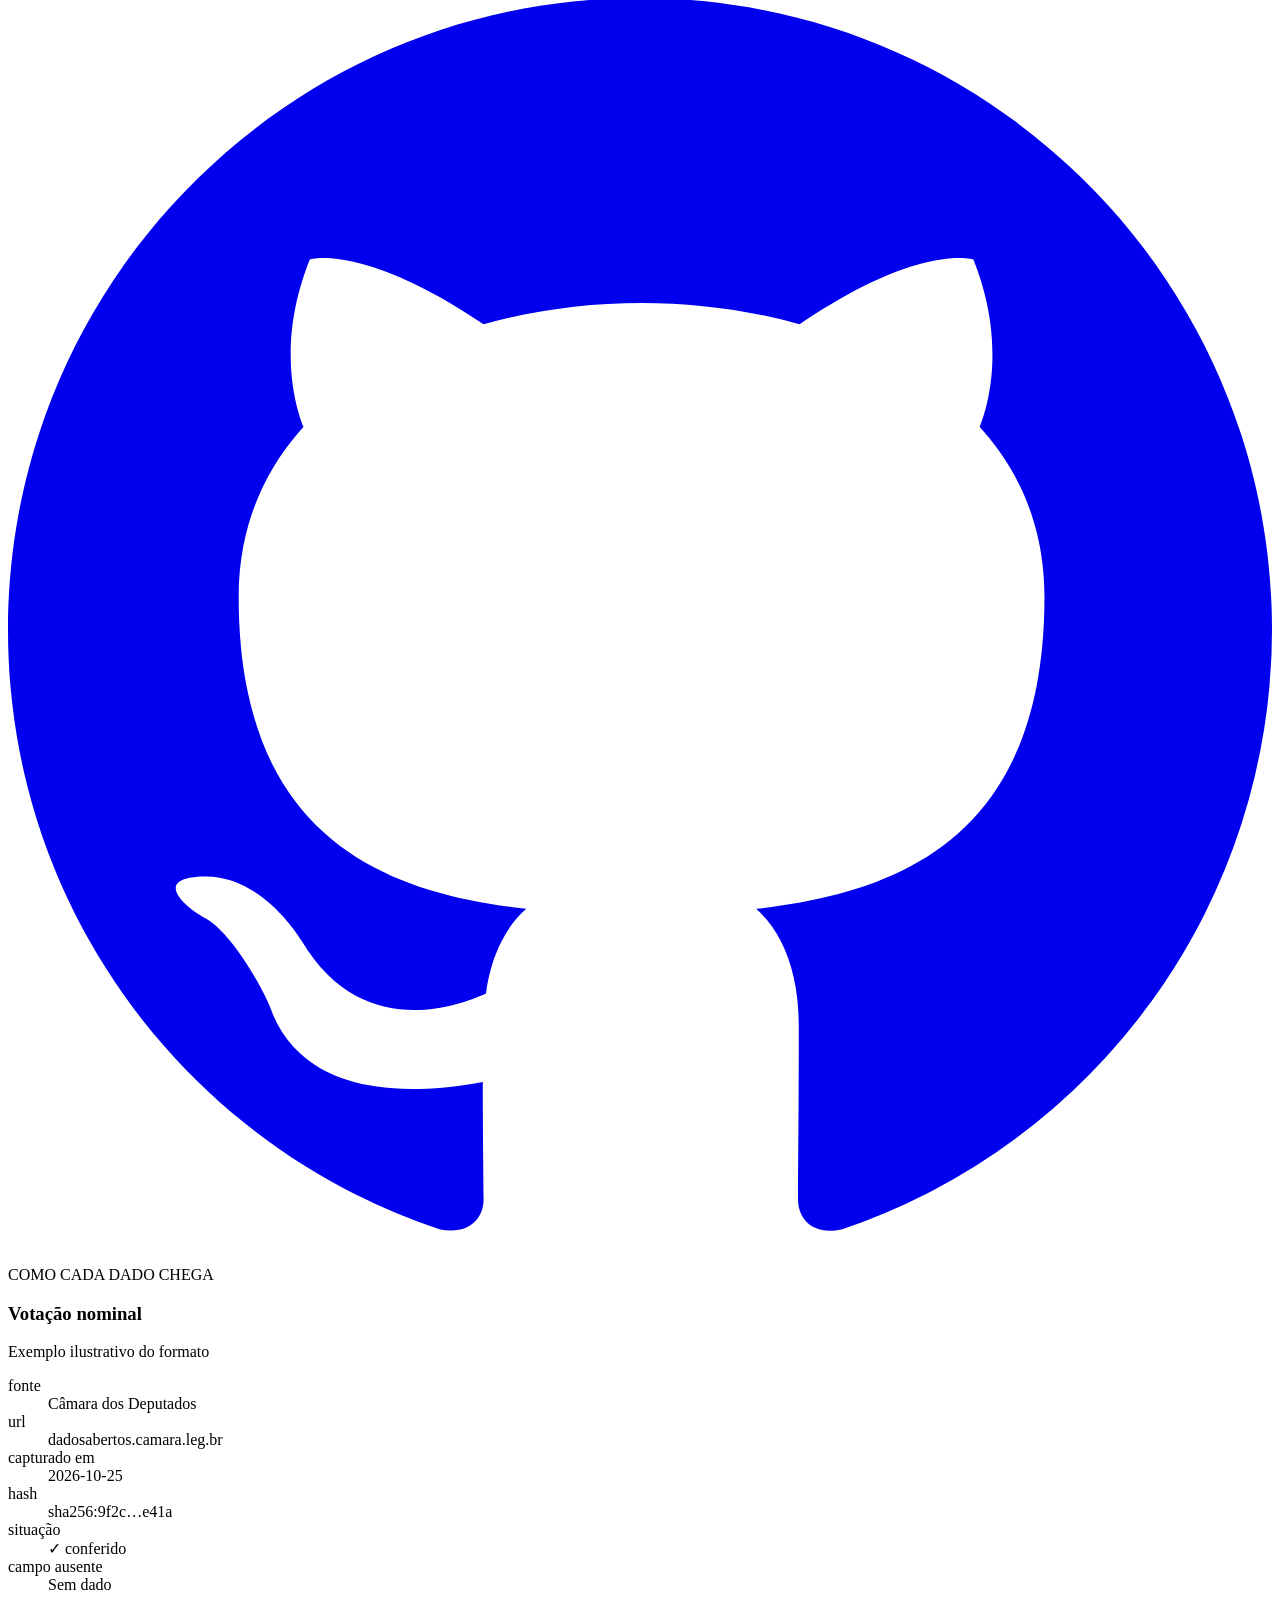
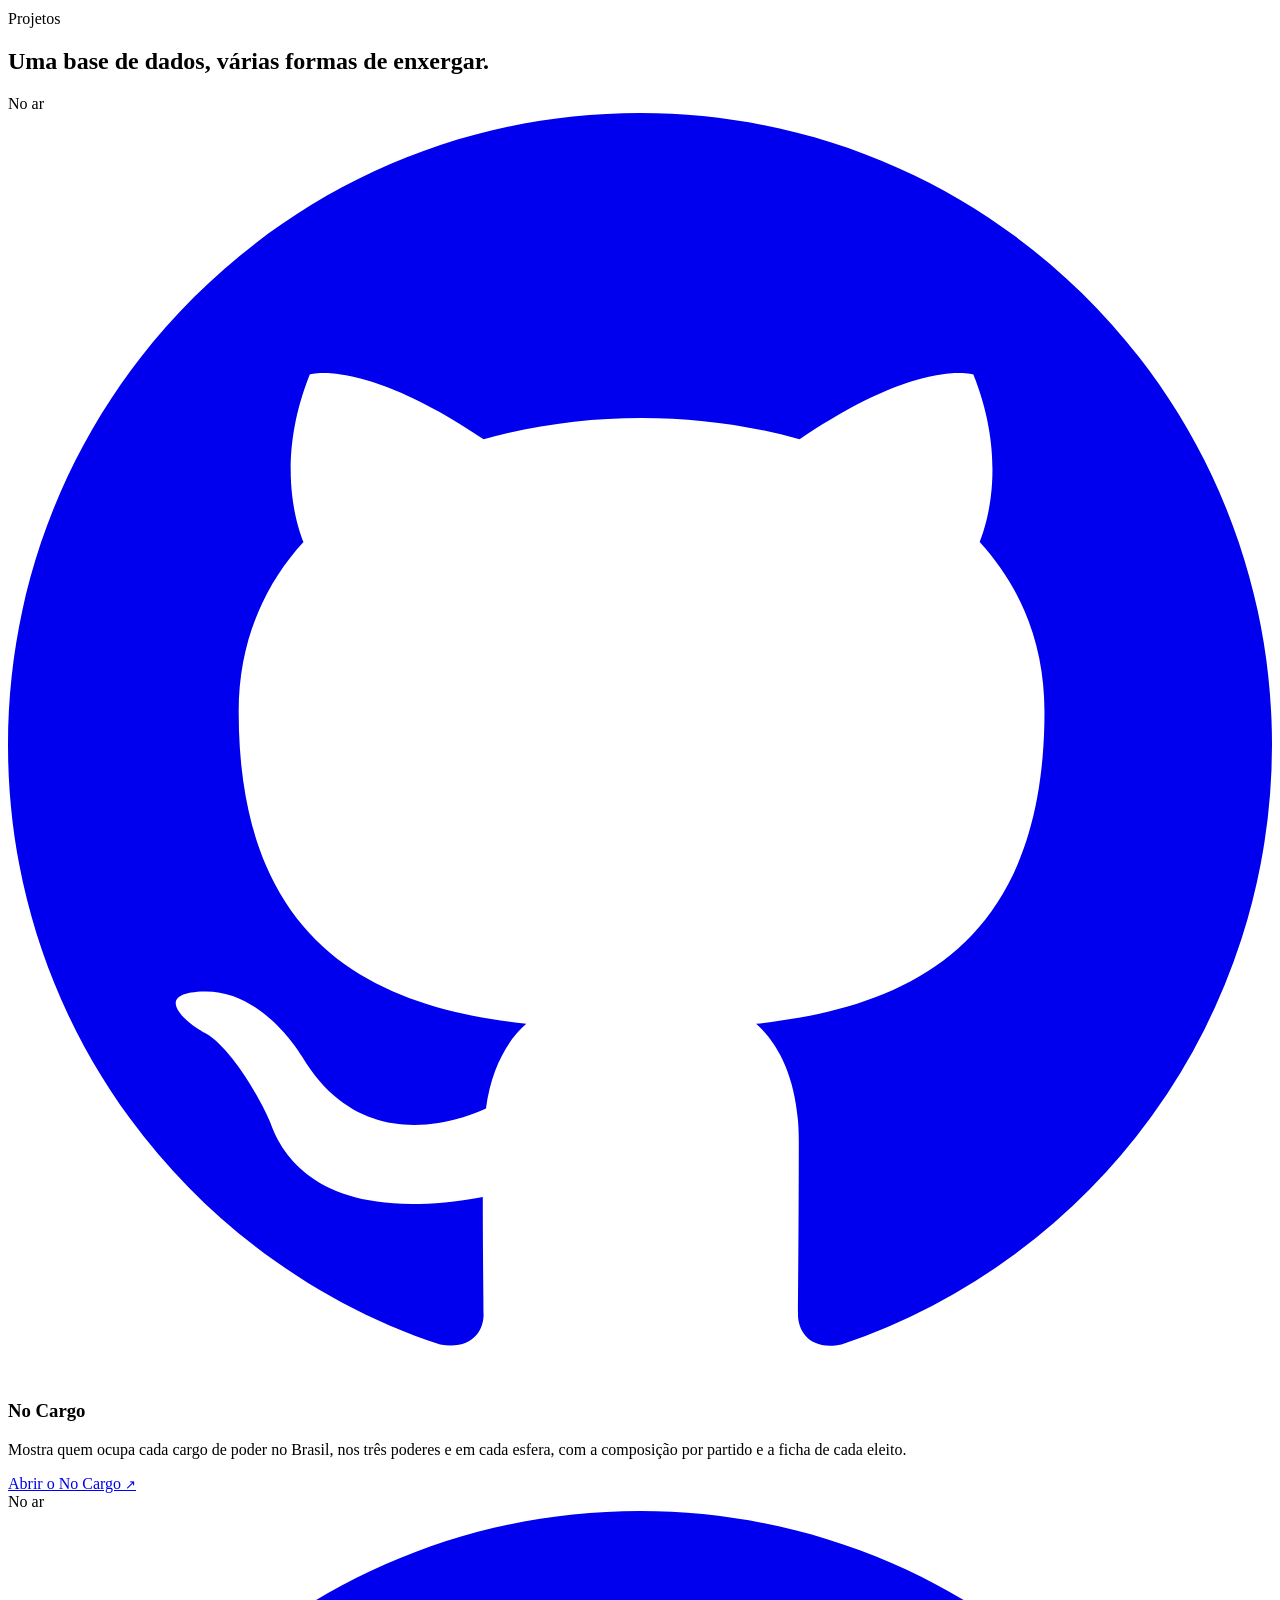
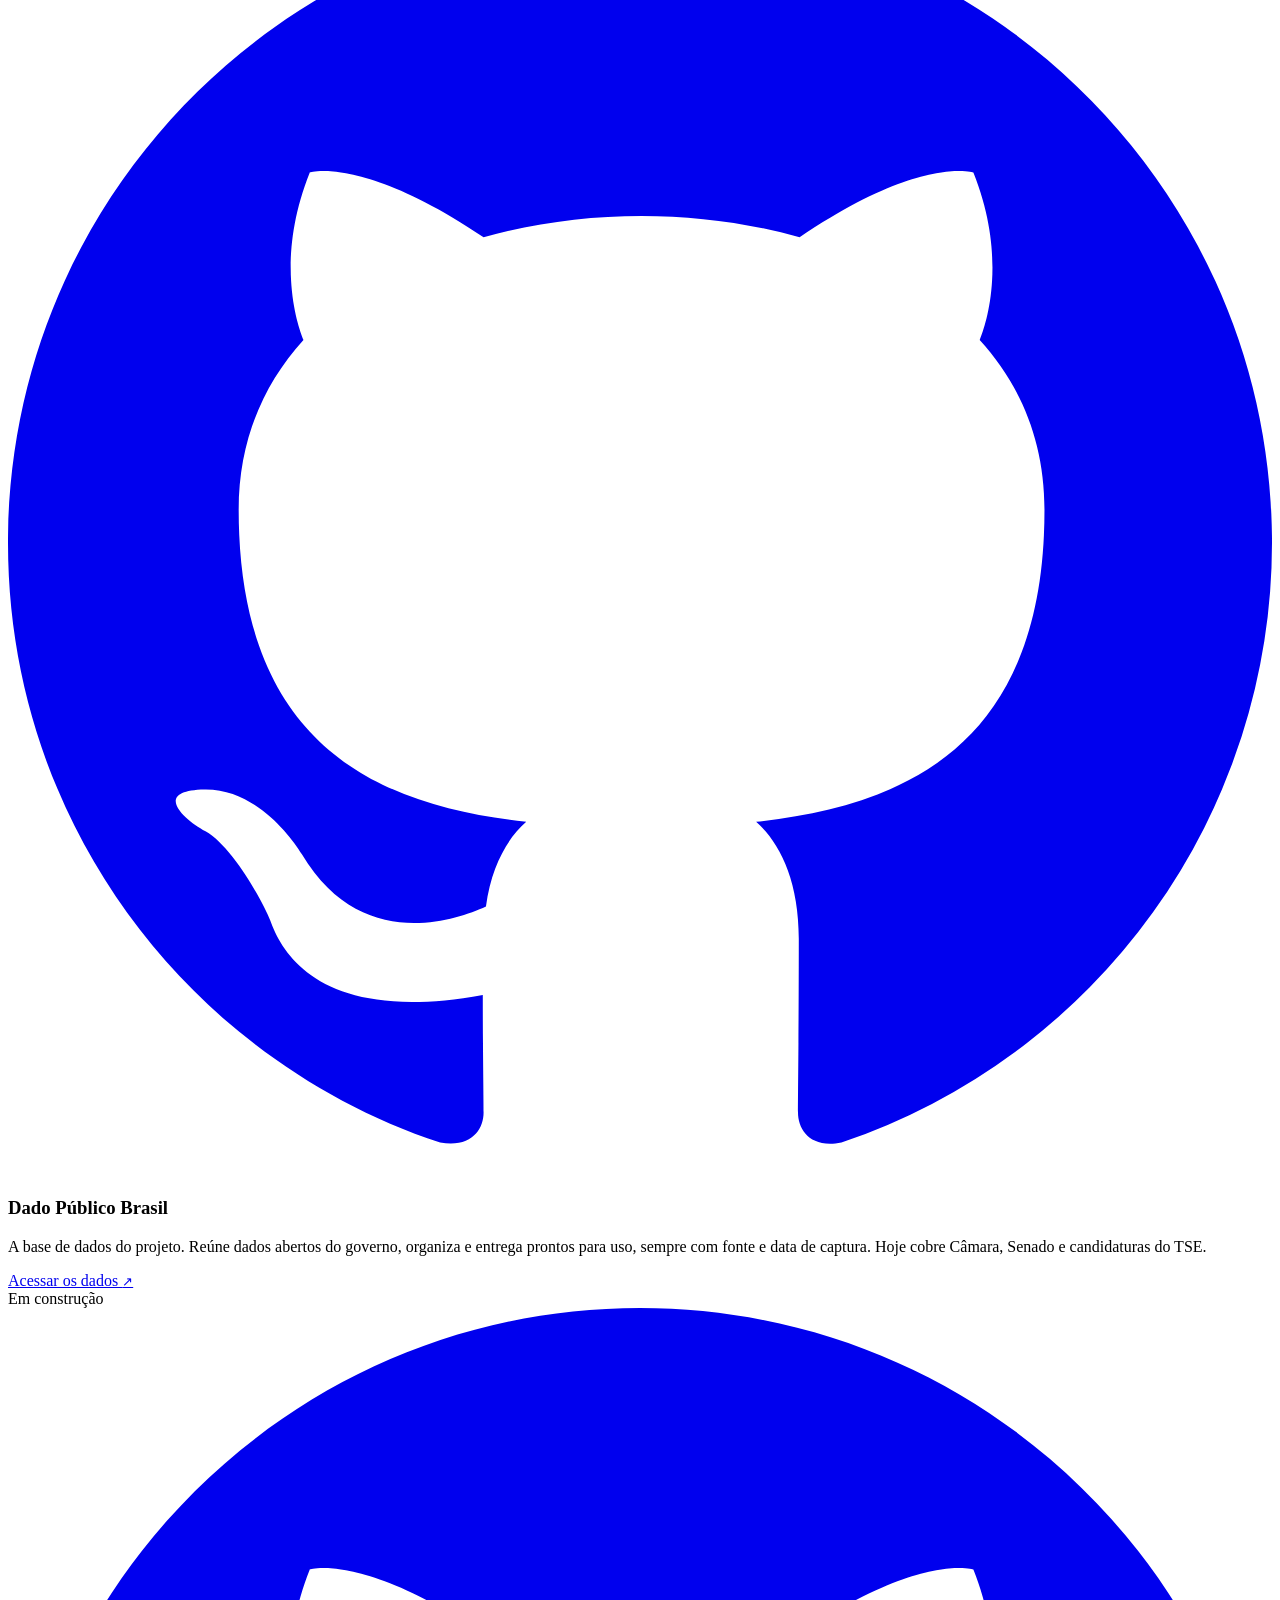
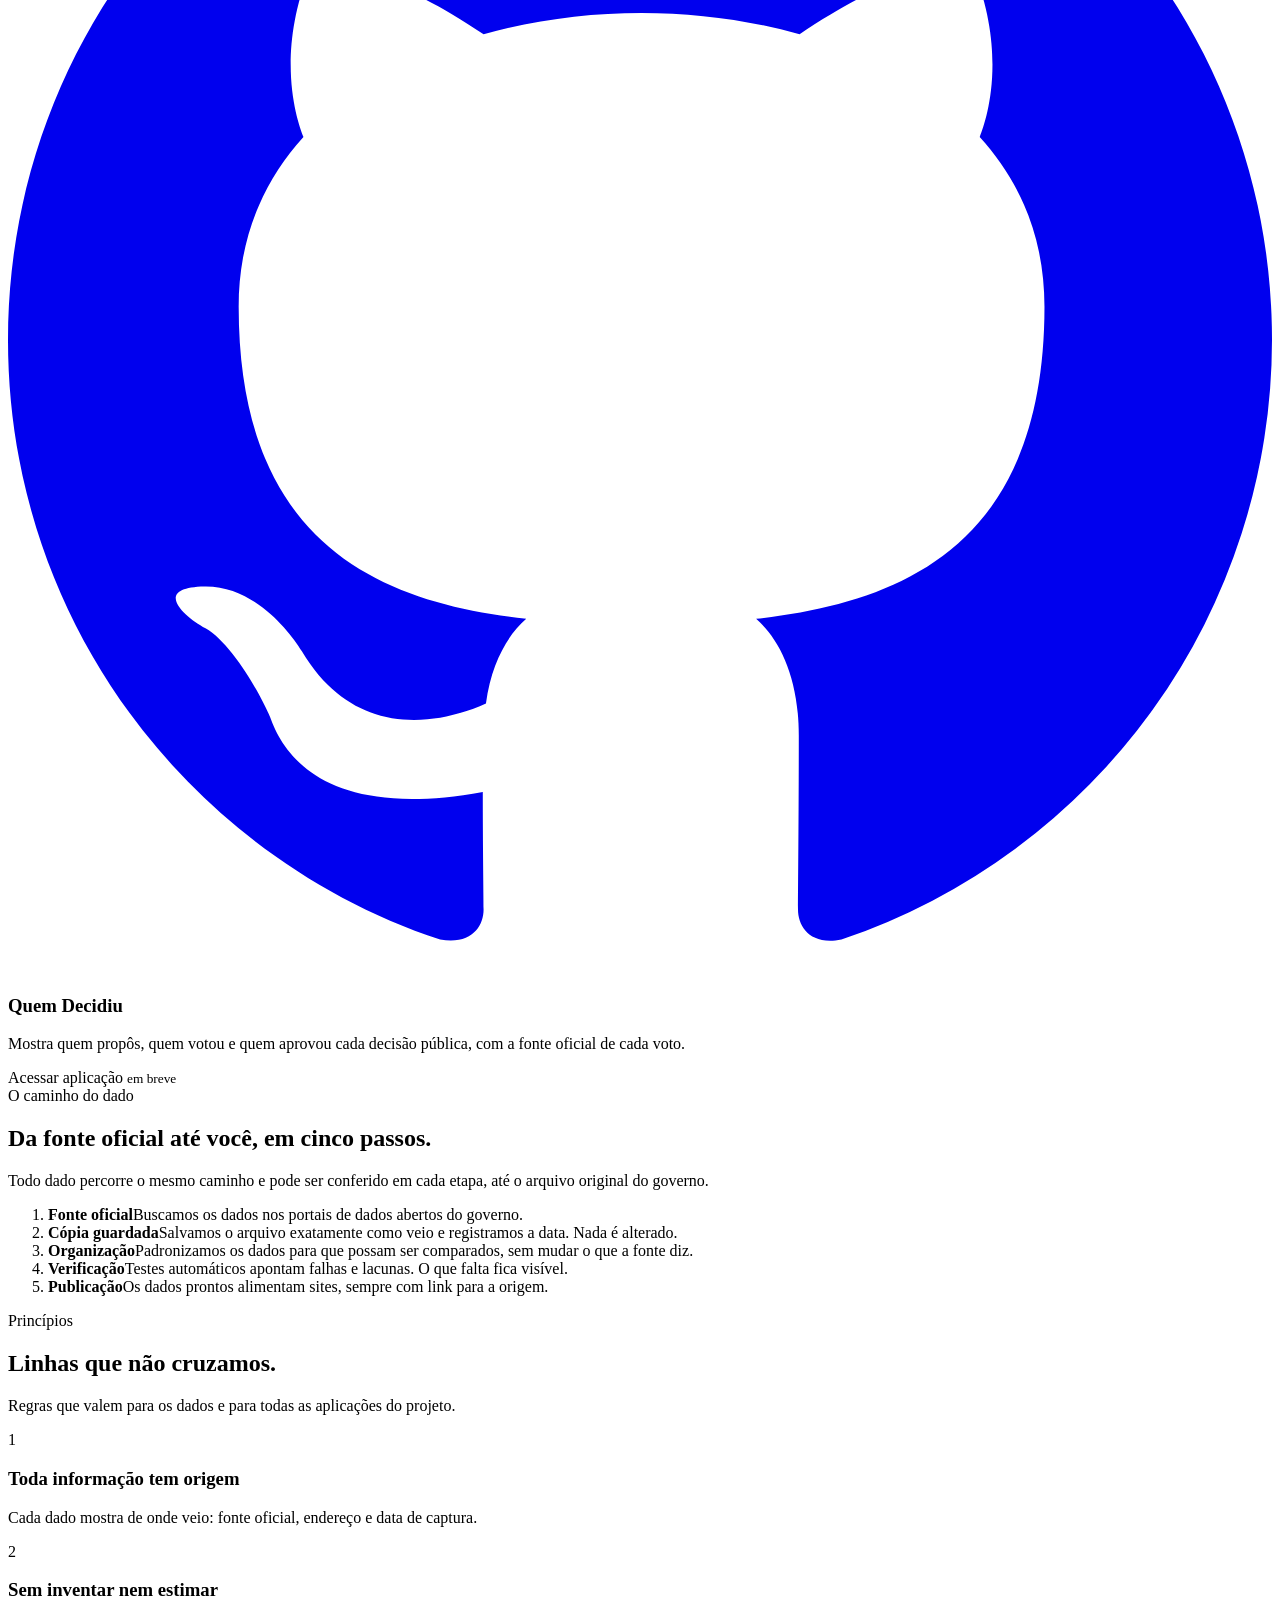
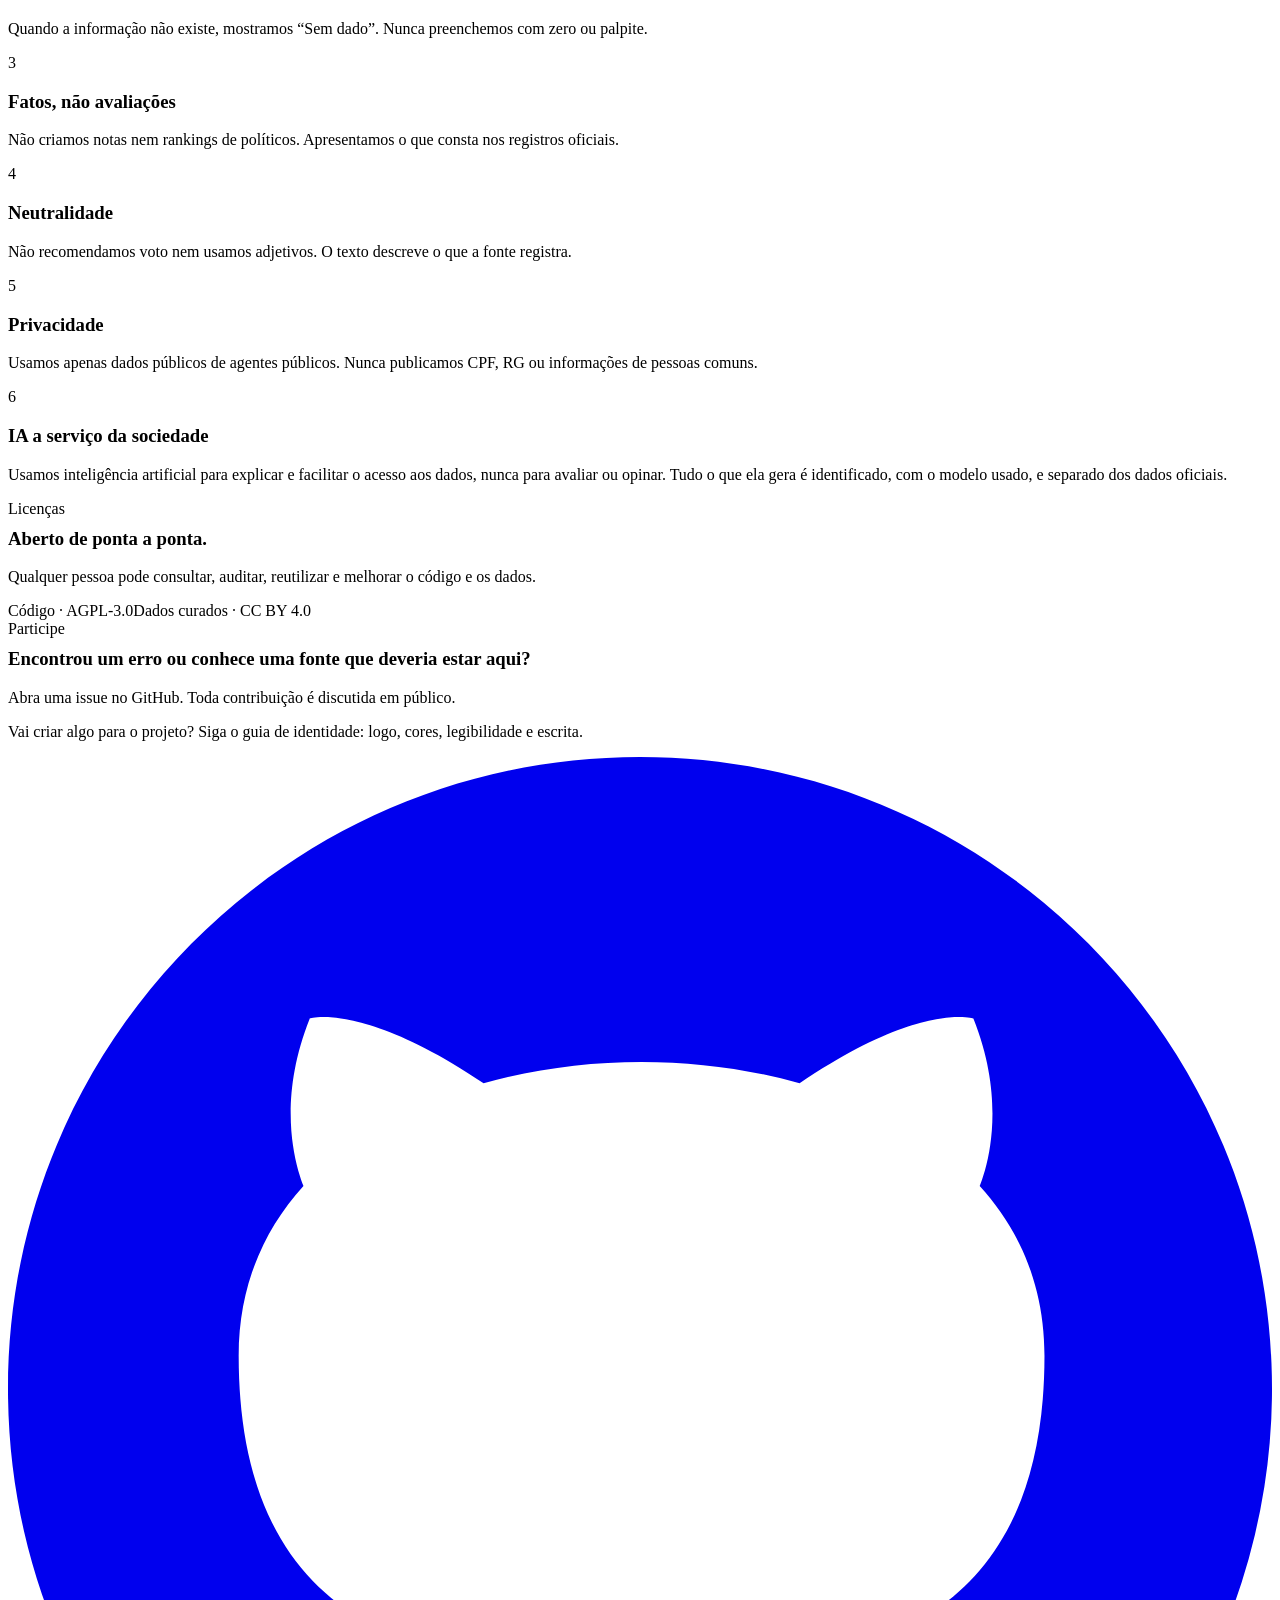
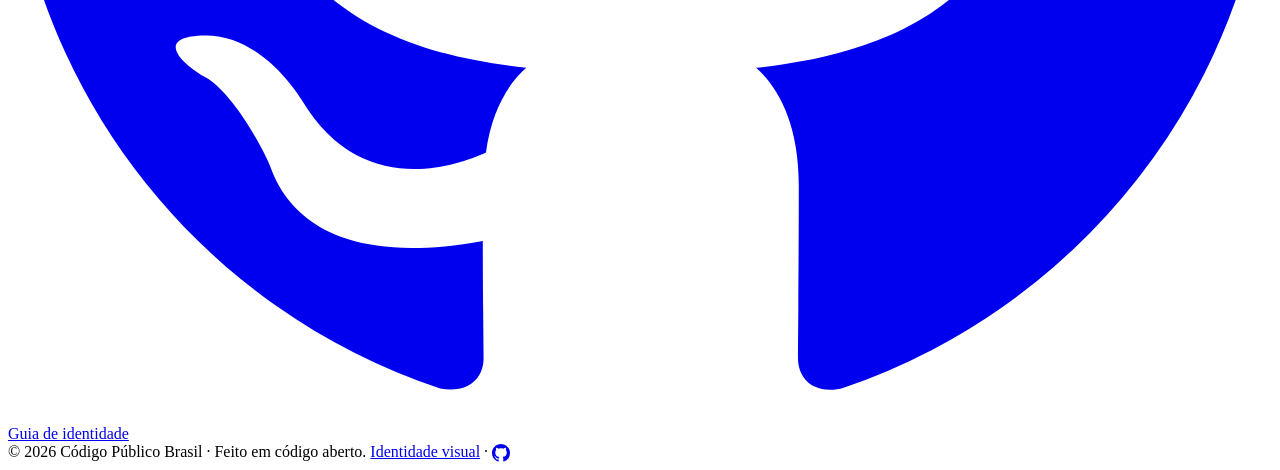
==== commit 29fbf964: "Destaca o card do Dado Público Brasil e remove as APIs abertas Co-Authored-By: Claude Sonnet 5.5 <no" ====
--- a/index.html
+++ b/index.html
@@ -194,7 +194,7 @@
           </div>
         </article>
 
-        <article class="card">
+        <article class="card destaque">
           <div class="topo">
             <span class="status on">No ar</span>
             <a class="gh" href="https://github.com/codigo-publico-brasil/dado-publico-brasil" target="_blank" rel="noopener" aria-label="Código do Dado Público Brasil no GitHub" title="Código no GitHub"><svg viewBox="0 0 16 16" aria-hidden="true"><use href="#i-gh"/></svg></a>
@@ -203,7 +203,6 @@
           <p>A base de dados do projeto. Reúne dados abertos do governo, organiza e entrega prontos para uso, sempre com fonte e data de captura. Hoje cobre Câmara, Senado e candidaturas do TSE.</p>
           <div class="links">
             <a class="app" href="https://datalake.codigopublicobrasil.com.br/" target="_blank" rel="noopener">Acessar os dados <small>↗</small></a>
-            <span class="soon">APIs abertas de acesso <small>em breve</small></span>
           </div>
         </article>
 
@@ -235,7 +234,7 @@
         <li><b>Cópia guardada</b><span>Salvamos o arquivo exatamente como veio e registramos a data. Nada é alterado.</span></li>
         <li><b>Organização</b><span>Padronizamos os dados para que possam ser comparados, sem mudar o que a fonte diz.</span></li>
         <li><b>Verificação</b><span>Testes automáticos apontam falhas e lacunas. O que falta fica visível.</span></li>
-        <li><b>Publicação</b><span>Os dados prontos alimentam sites e, em breve, APIs abertas, sempre com link para a origem.</span></li>
+        <li><b>Publicação</b><span>Os dados prontos alimentam sites, sempre com link para a origem.</span></li>
       </ol>
     </div>
   </section>
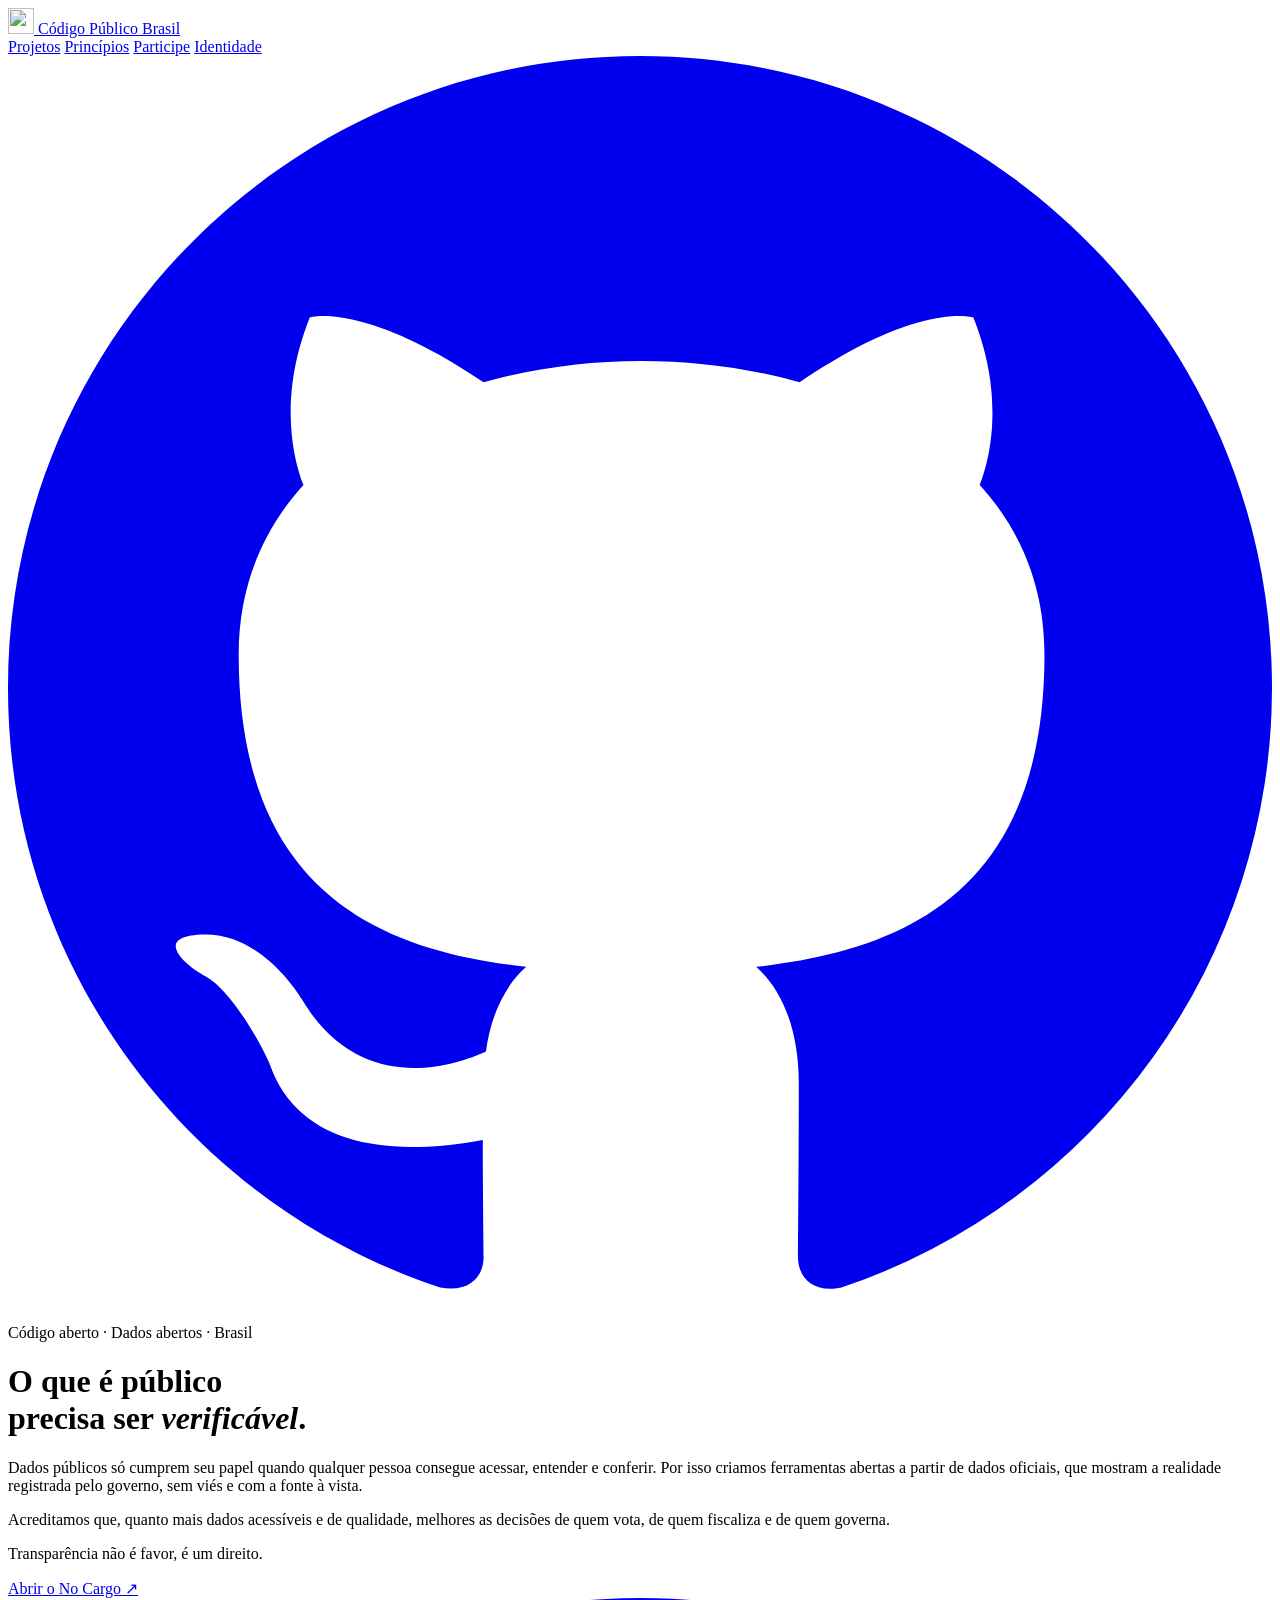
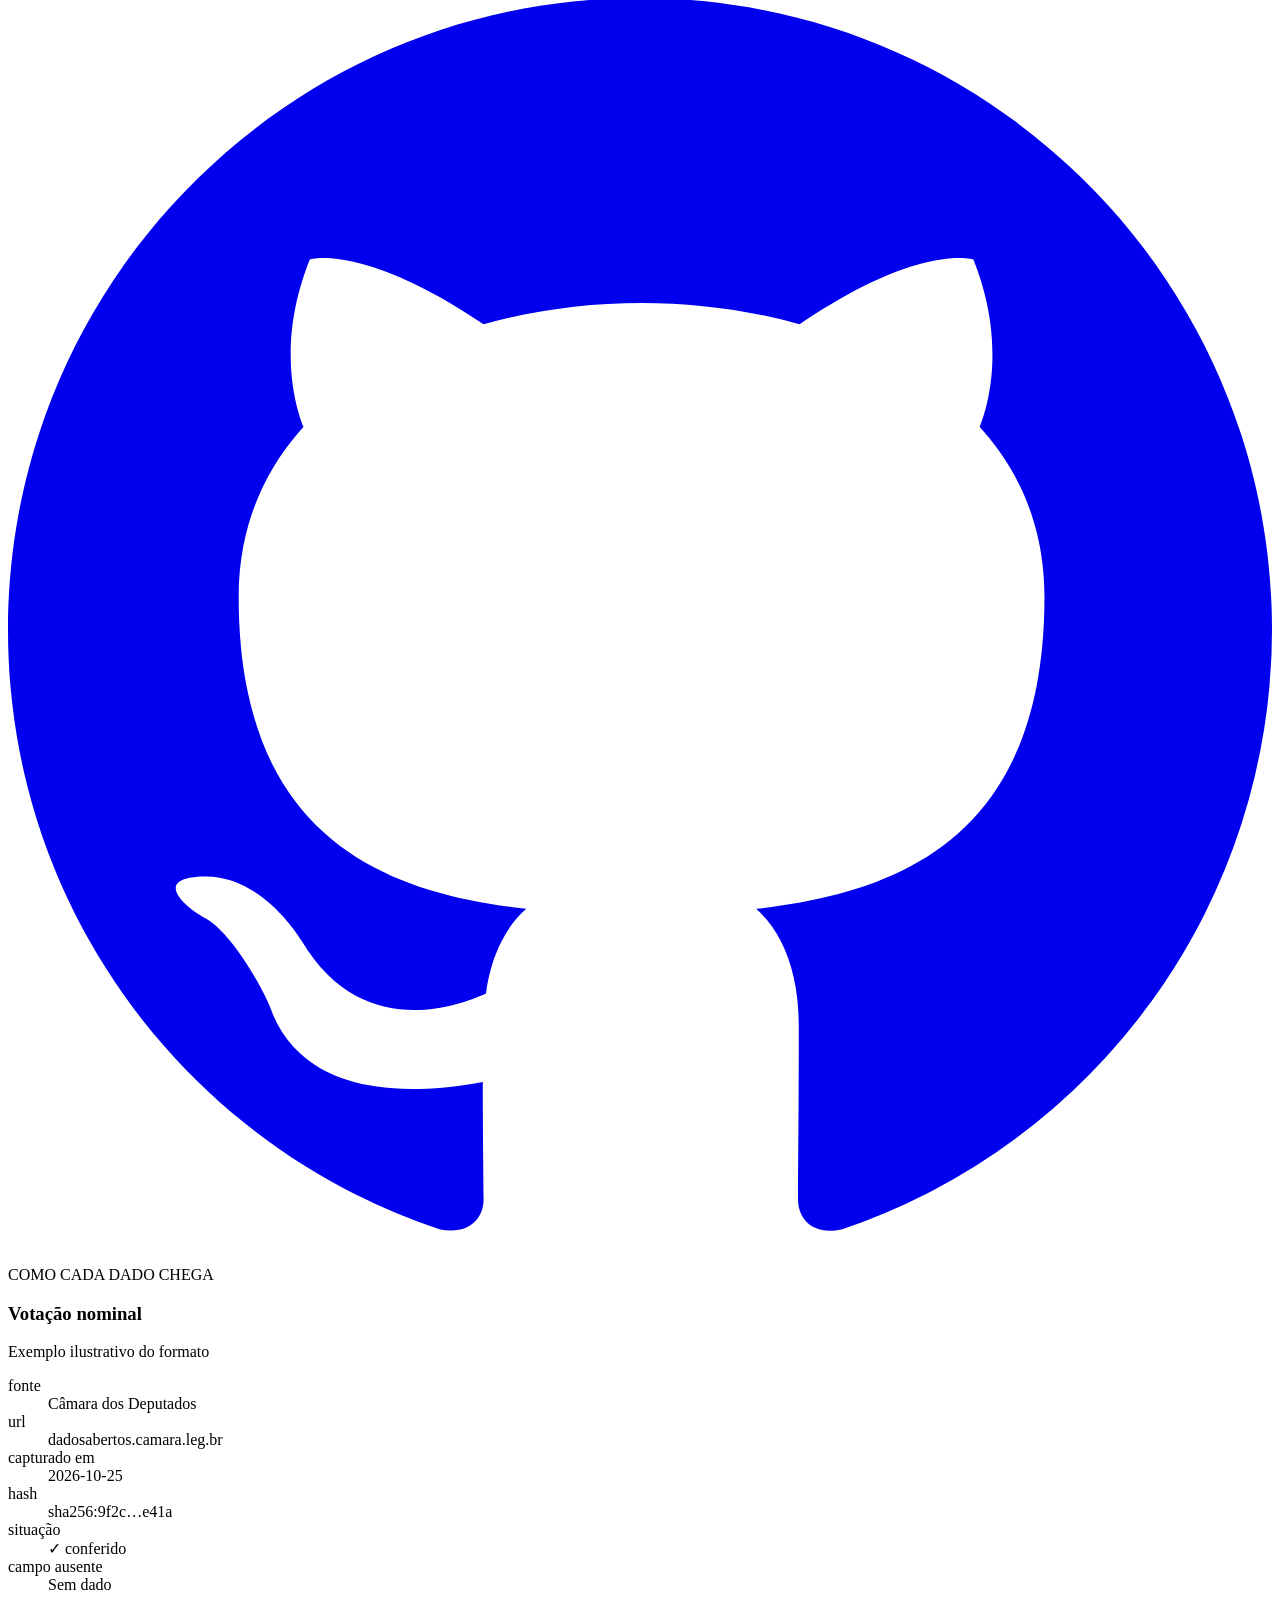
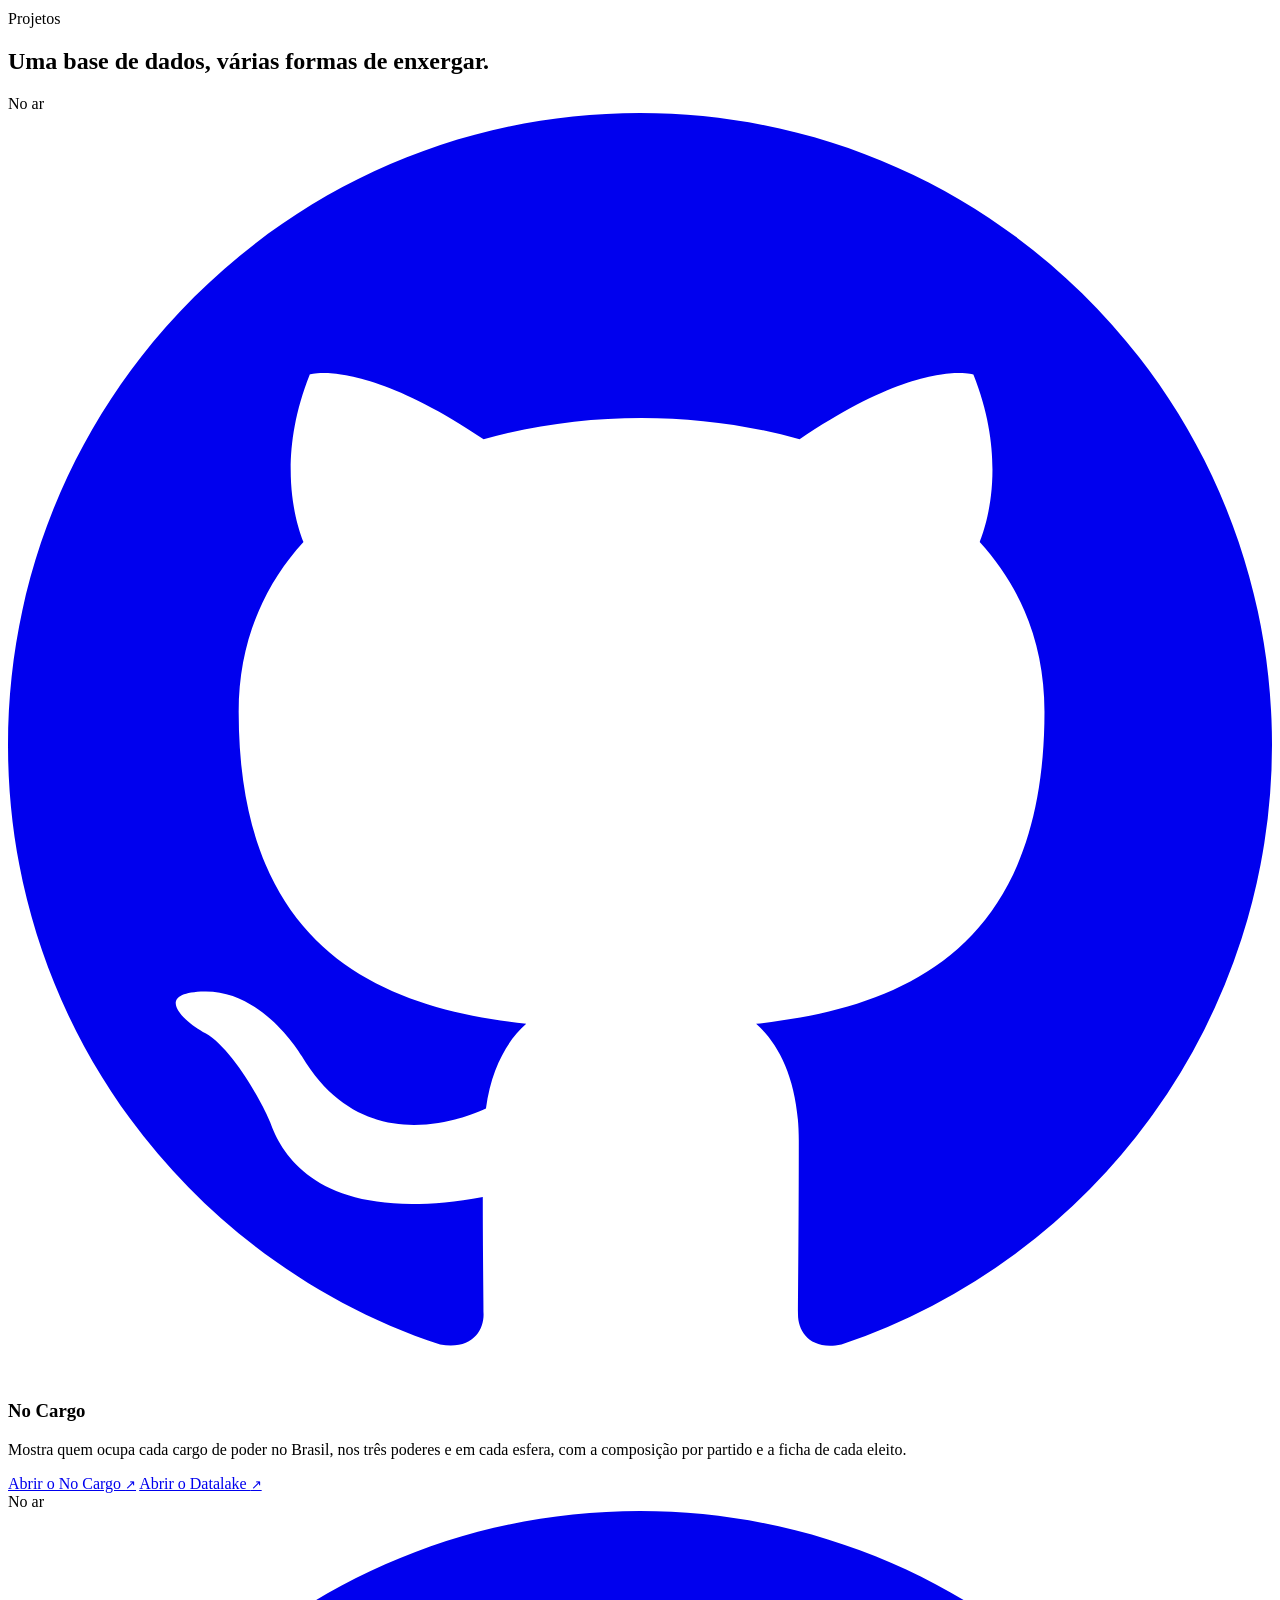
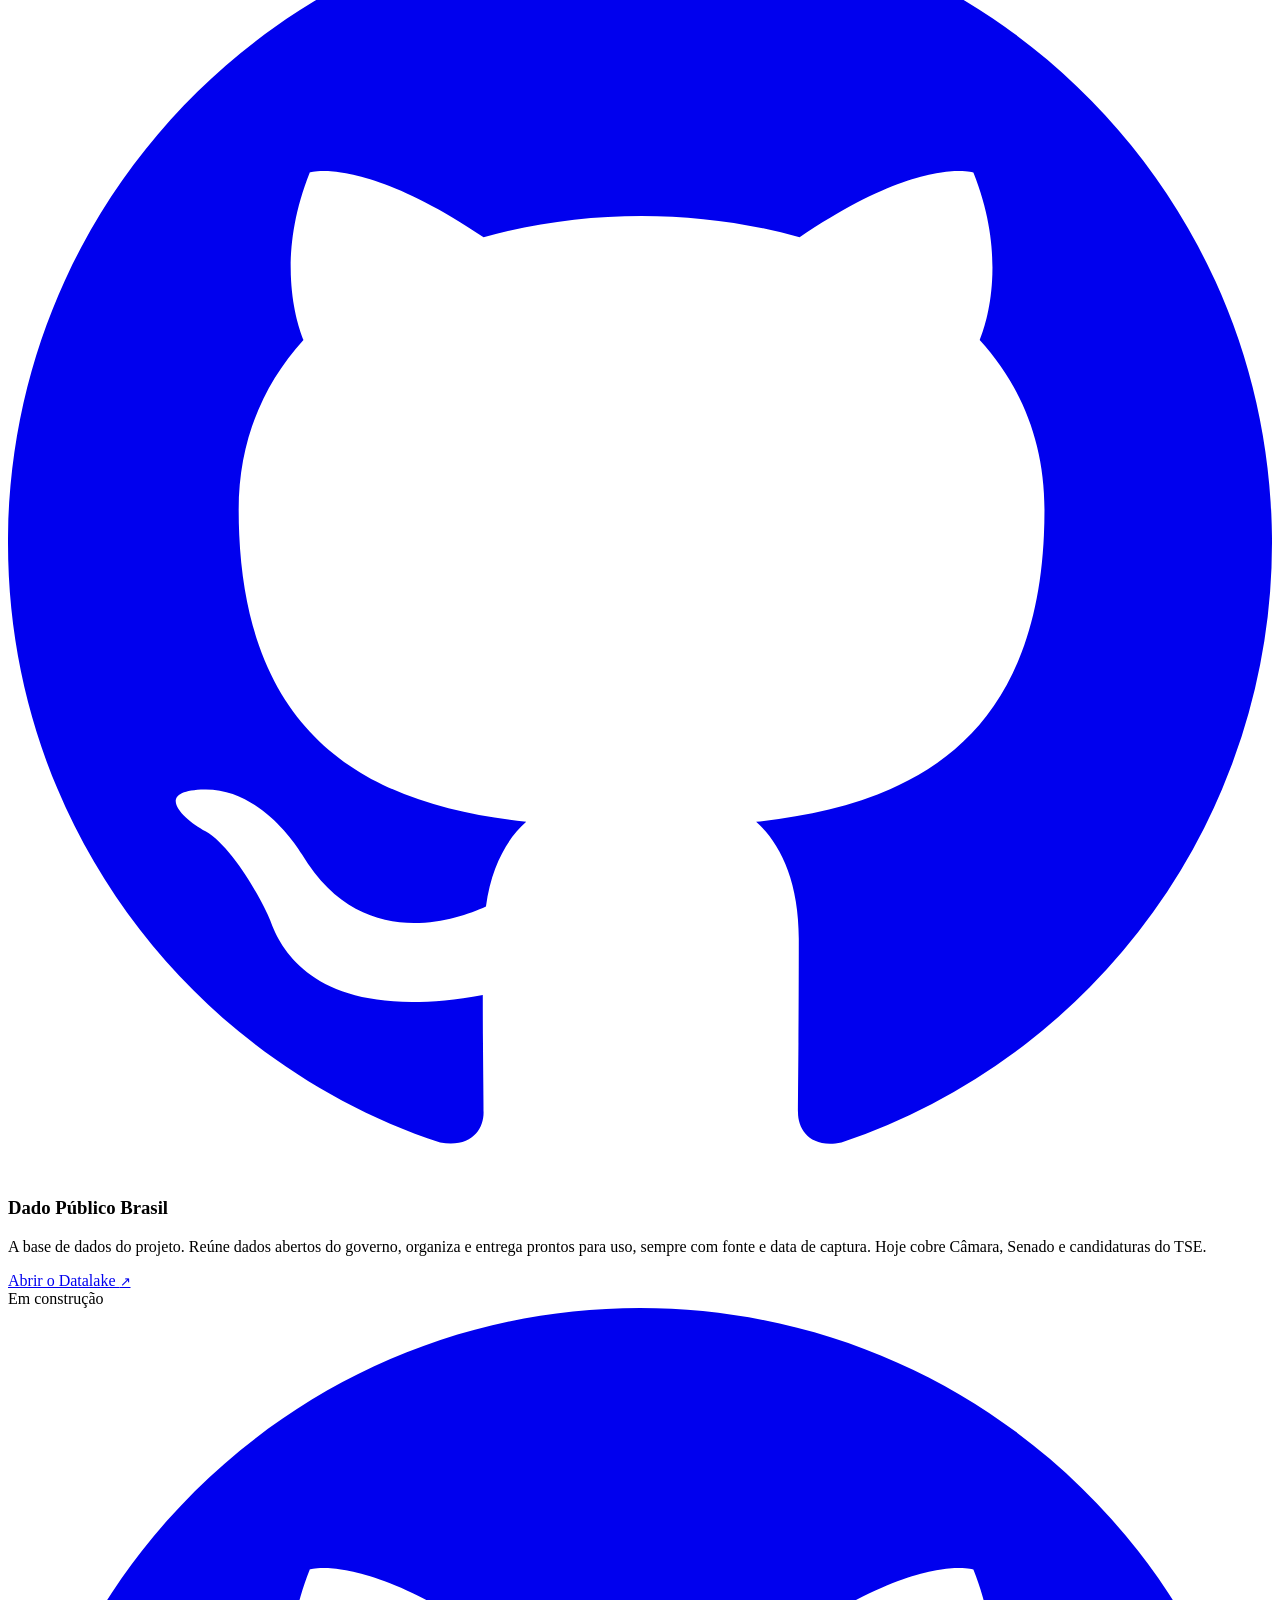
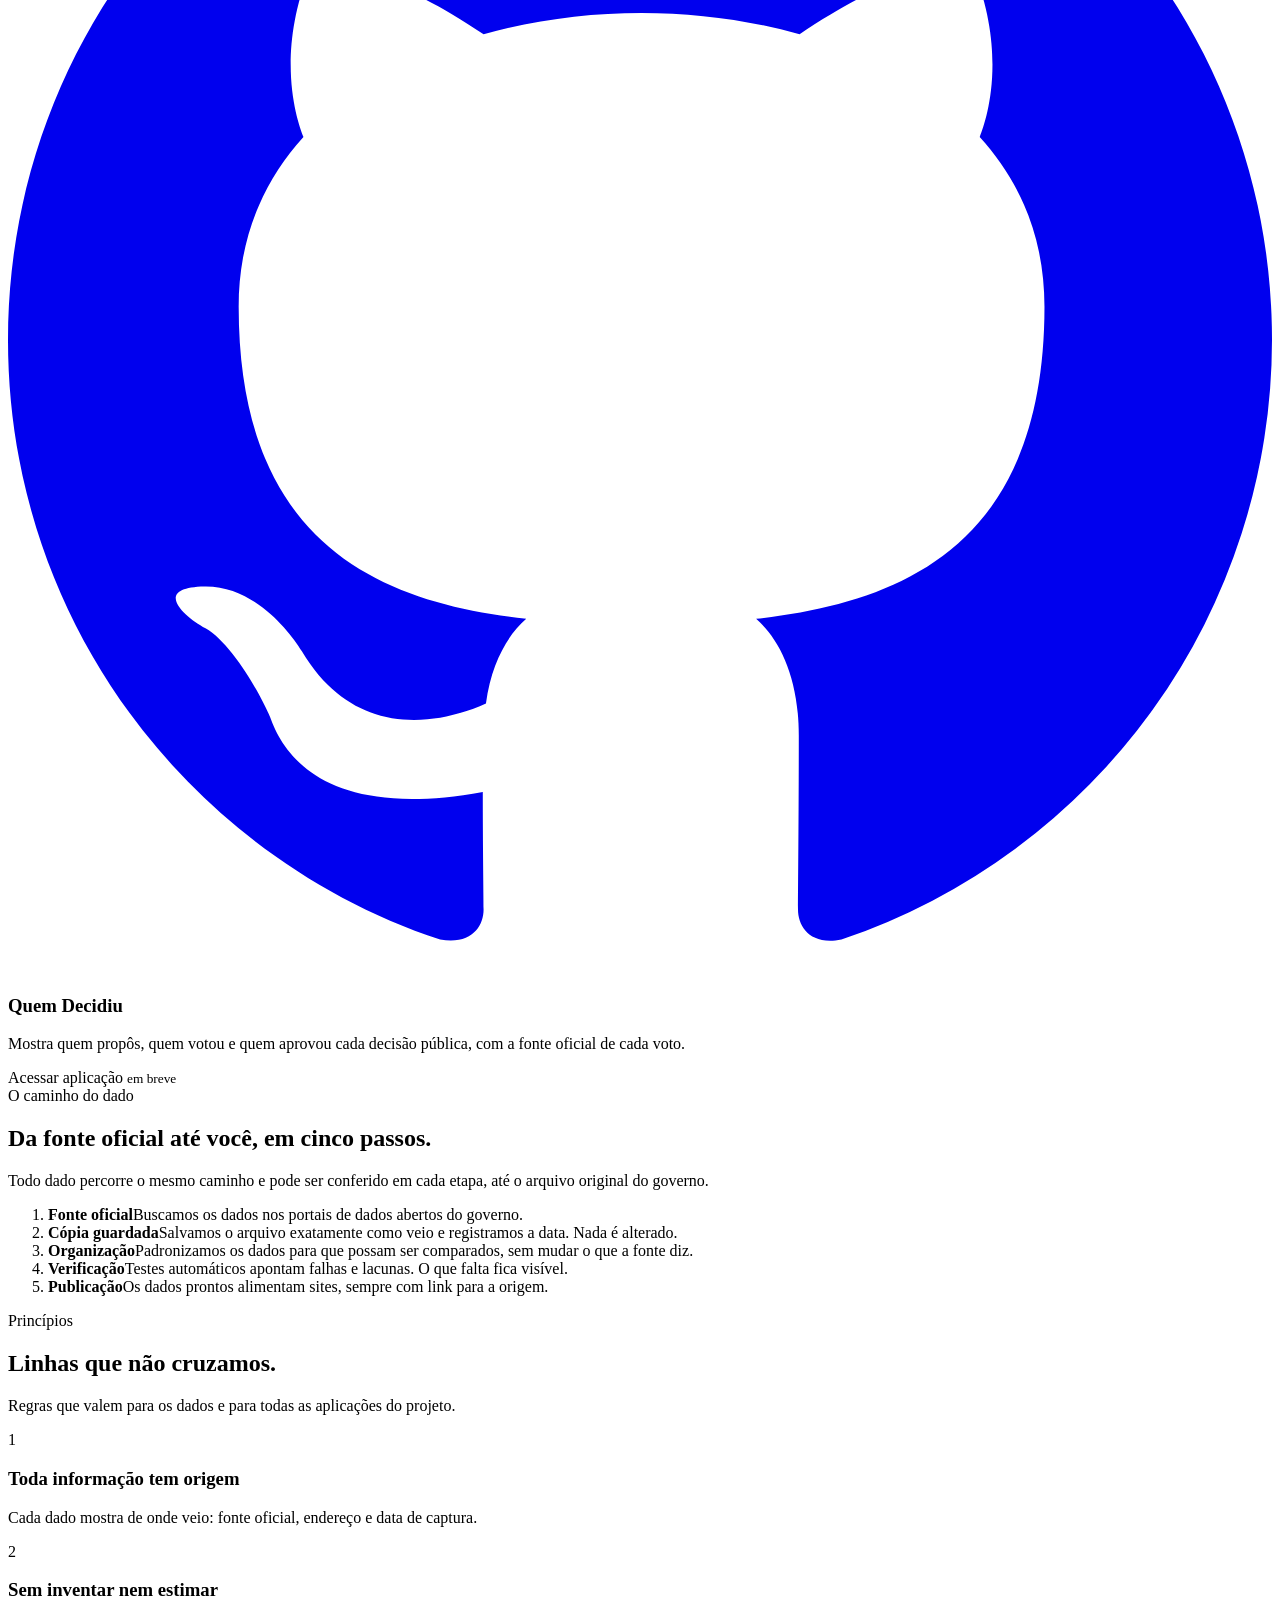
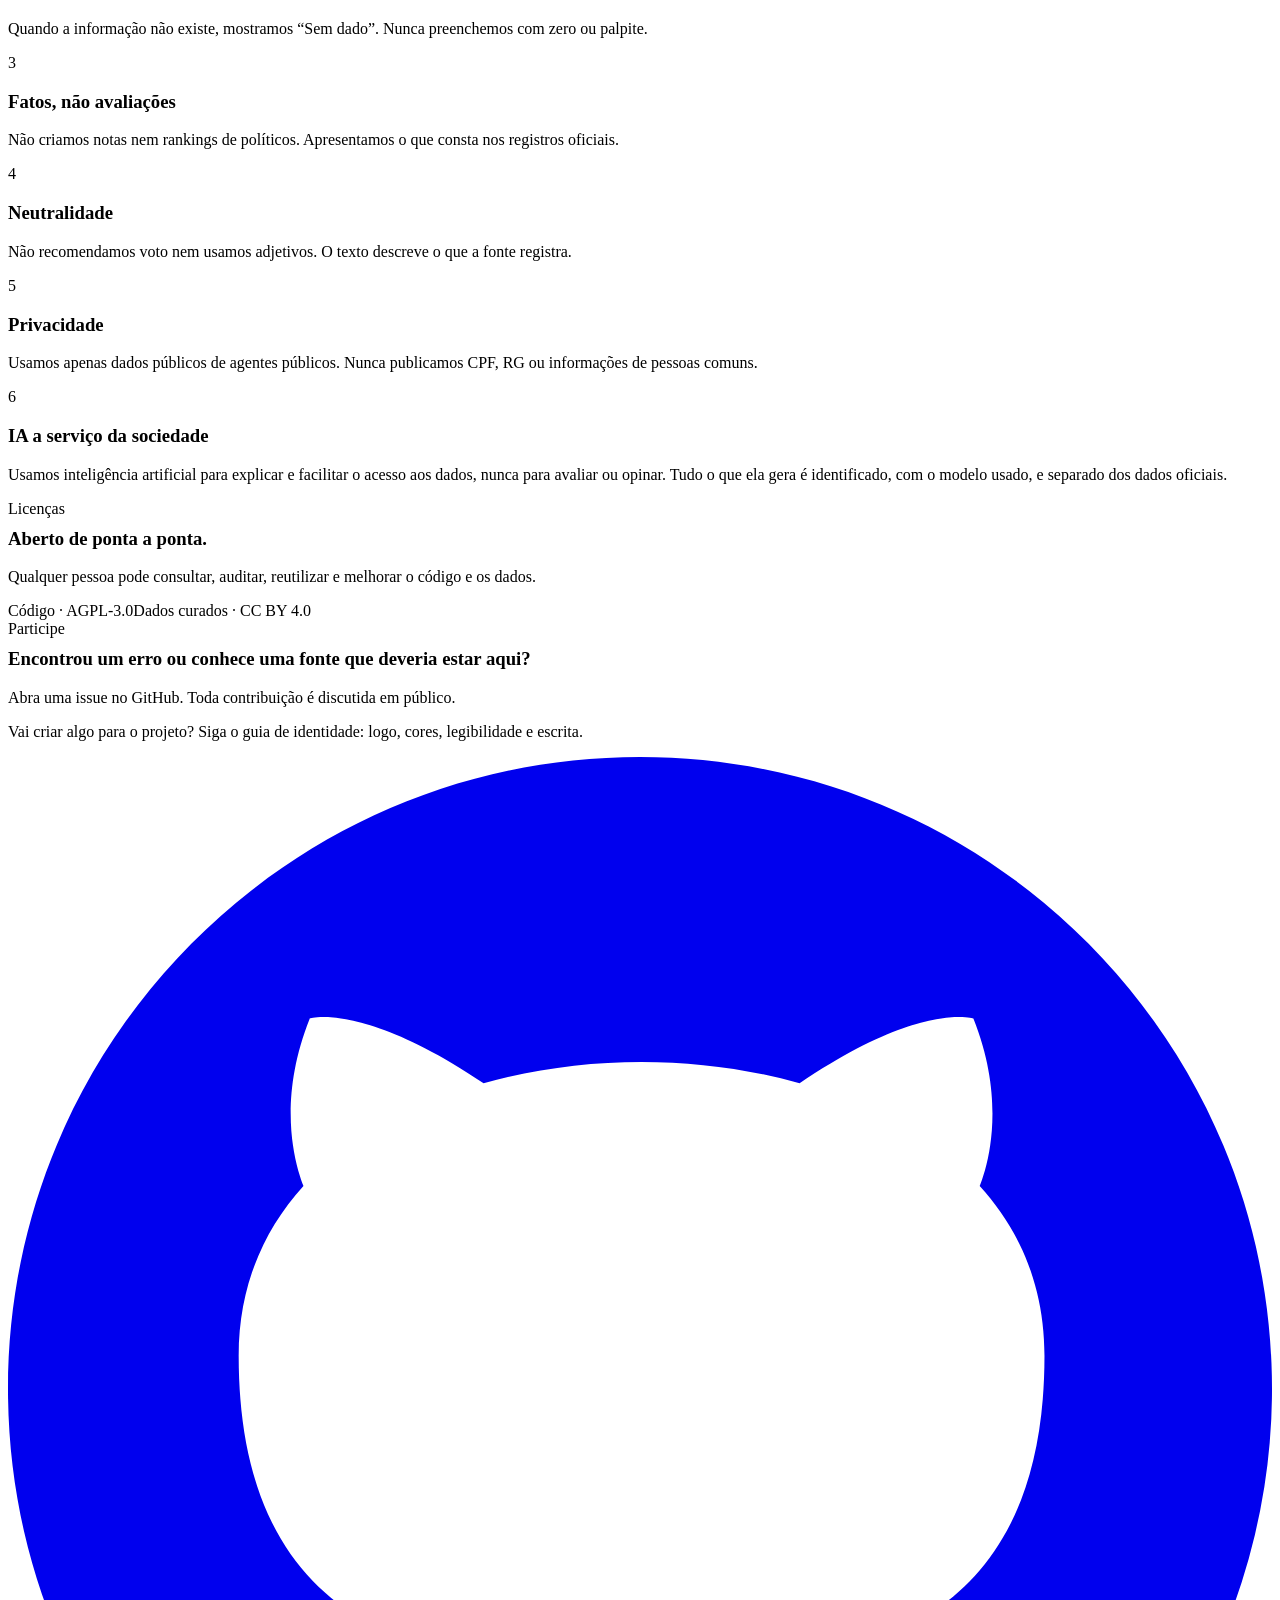
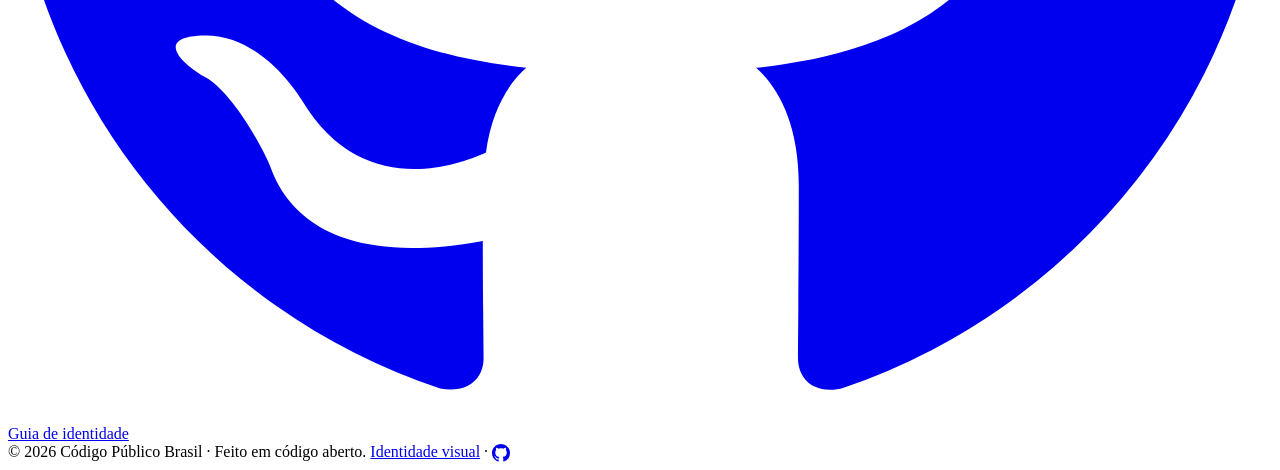
==== commit 8e70e5c0: "Troca o botão do Dado Público Brasil por Abrir o Datalake e o repete no No Cargo Co-Authored-By: Cla" ====
--- a/index.html
+++ b/index.html
@@ -191,6 +191,7 @@
           <p>Mostra quem ocupa cada cargo de poder no Brasil, nos três poderes e em cada esfera, com a composição por partido e a ficha de cada eleito.</p>
           <div class="links">
             <a class="app" href="https://nocargo.codigopublicobrasil.com.br" target="_blank" rel="noopener">Abrir o No Cargo <small>↗</small></a>
+            <a class="app" href="https://datalake.codigopublicobrasil.com.br/" target="_blank" rel="noopener">Abrir o Datalake <small>↗</small></a>
           </div>
         </article>
 
@@ -202,7 +203,7 @@
           <h3>Dado Público Brasil</h3>
           <p>A base de dados do projeto. Reúne dados abertos do governo, organiza e entrega prontos para uso, sempre com fonte e data de captura. Hoje cobre Câmara, Senado e candidaturas do TSE.</p>
           <div class="links">
-            <a class="app" href="https://datalake.codigopublicobrasil.com.br/" target="_blank" rel="noopener">Acessar os dados <small>↗</small></a>
+            <a class="app" href="https://datalake.codigopublicobrasil.com.br/" target="_blank" rel="noopener">Abrir o Datalake <small>↗</small></a>
           </div>
         </article>
 
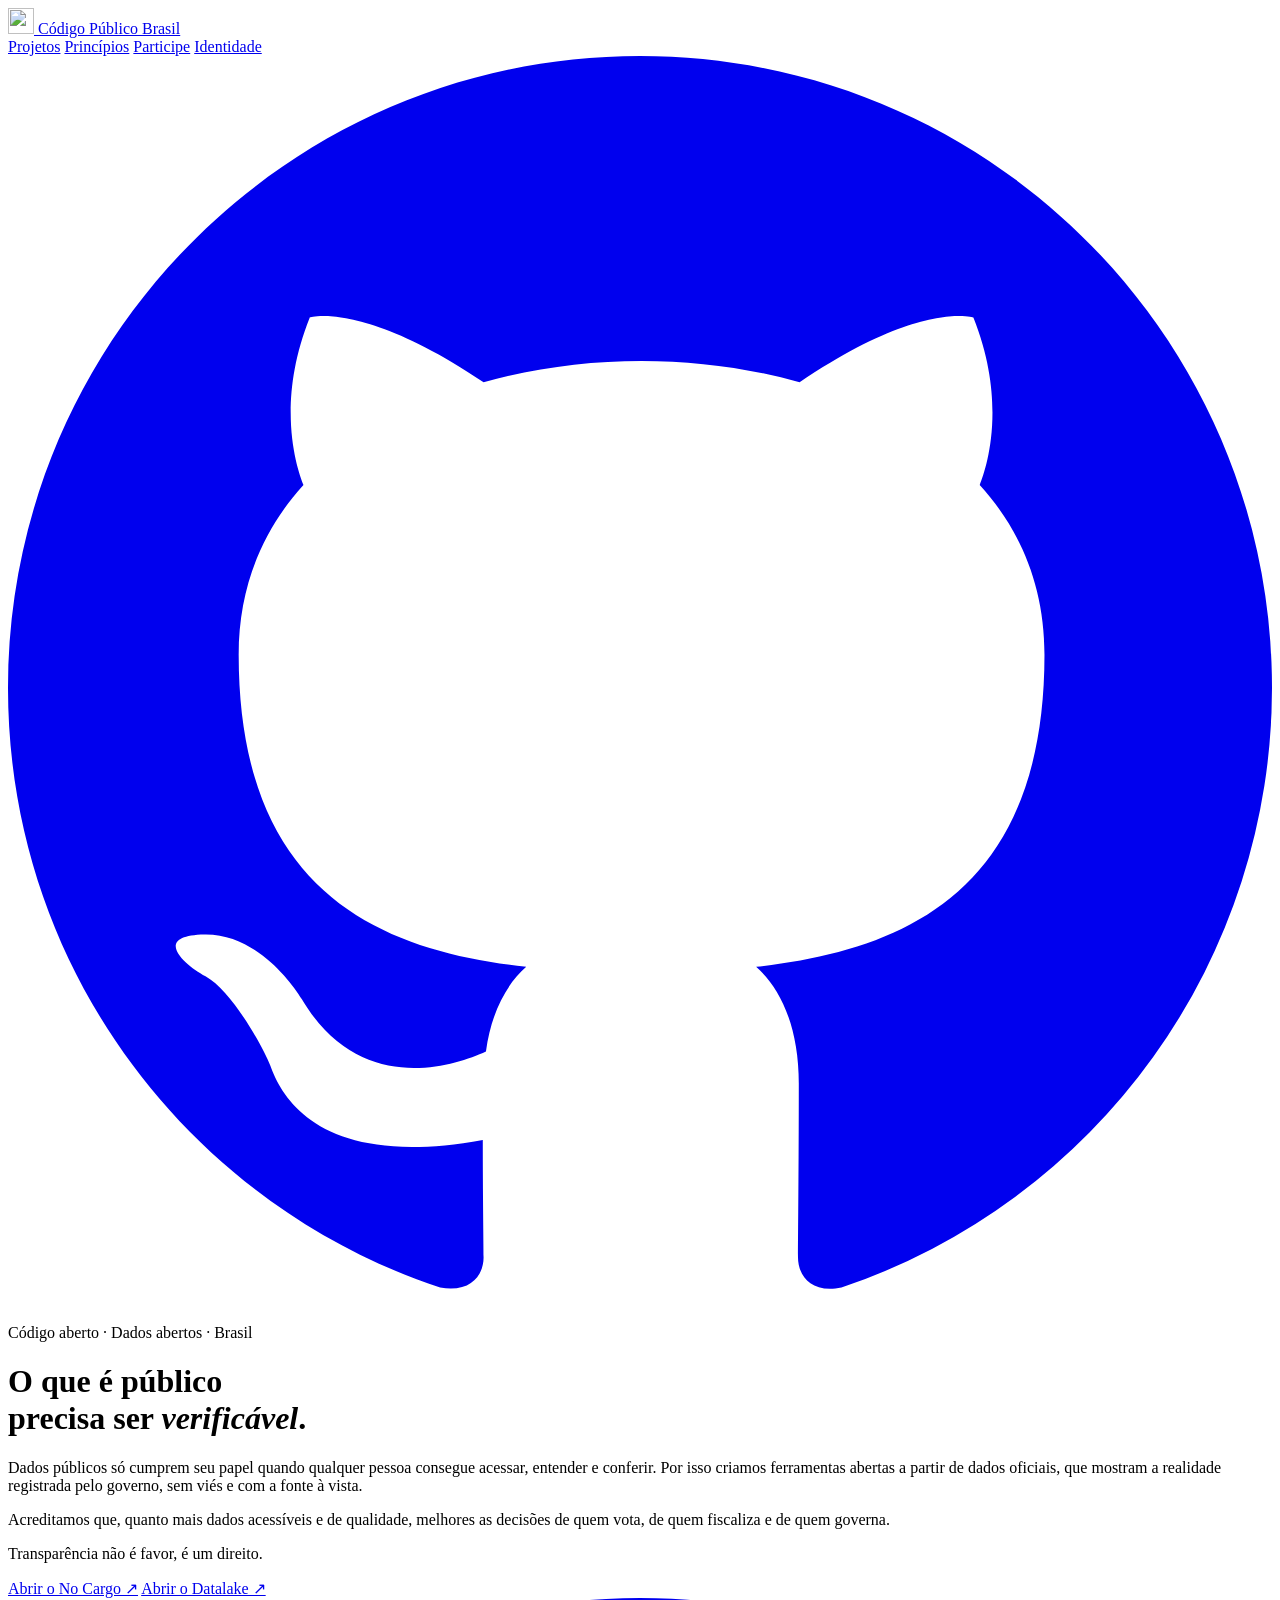
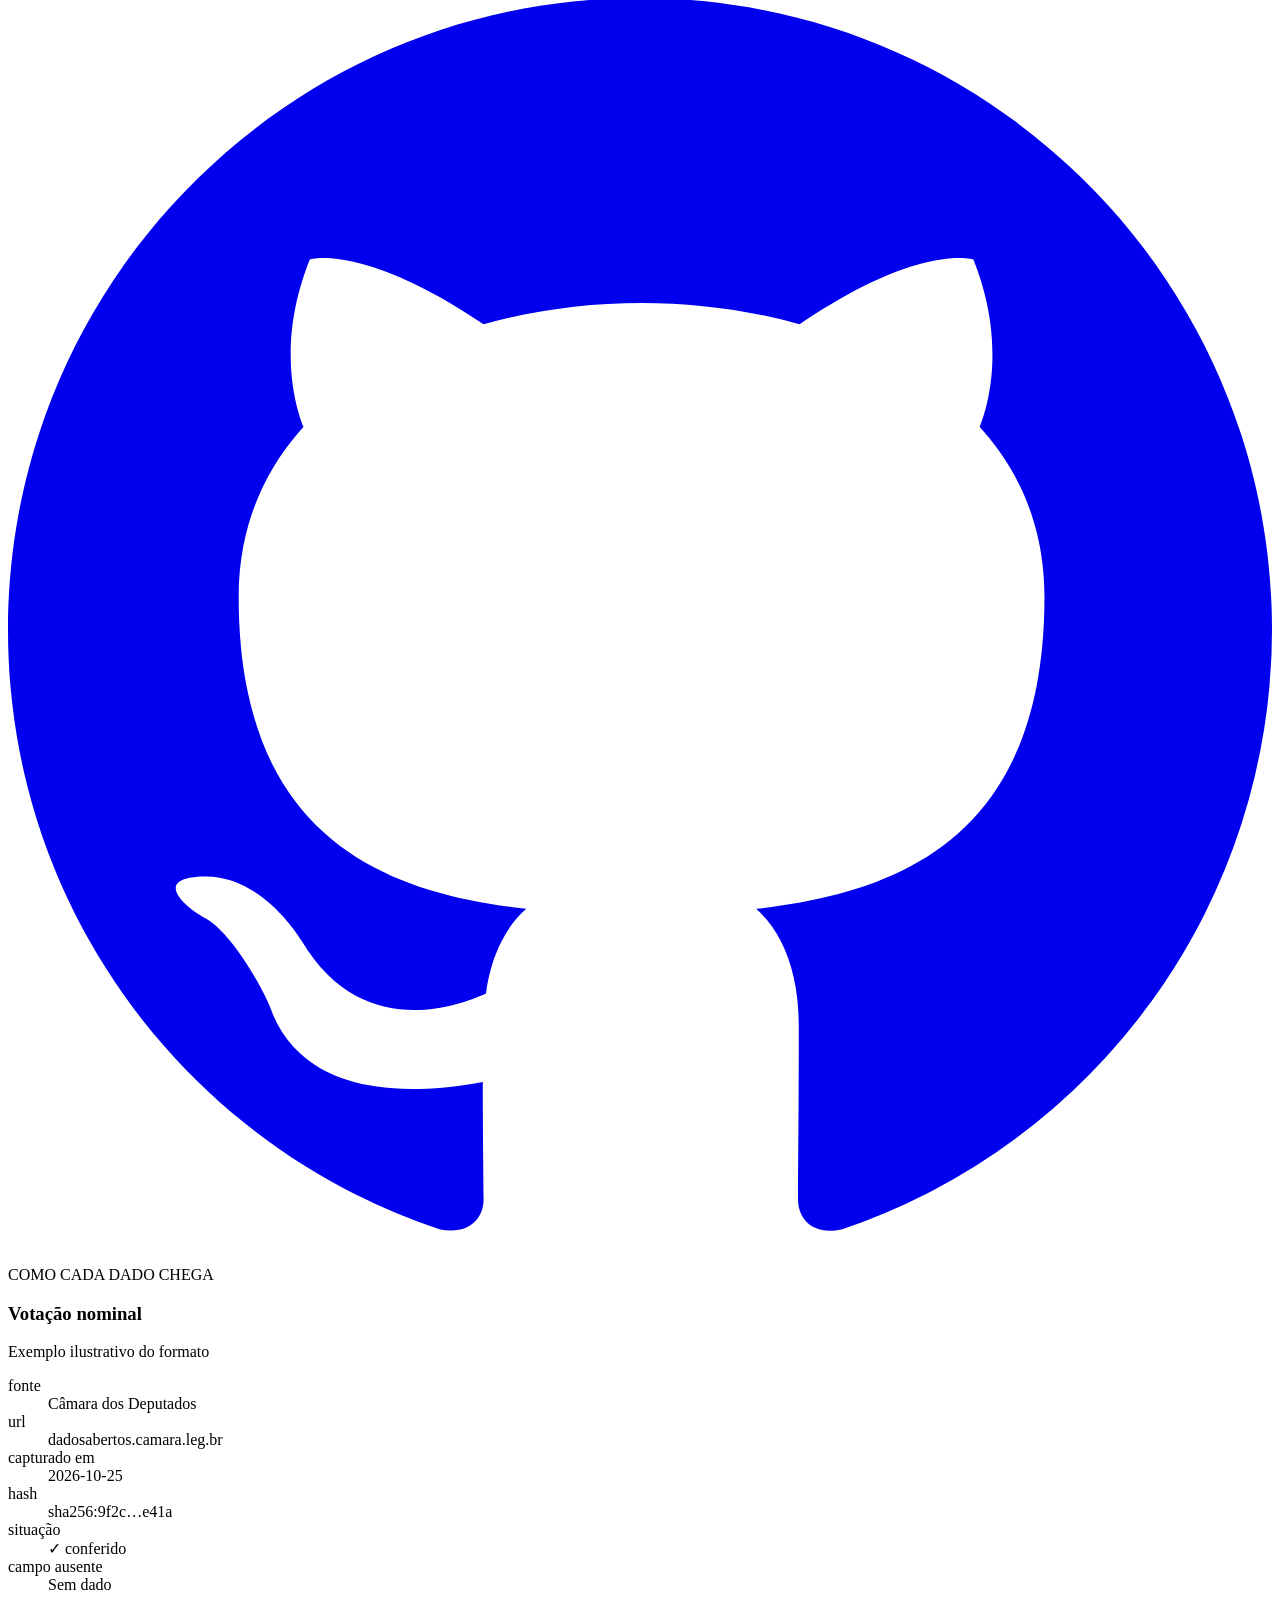
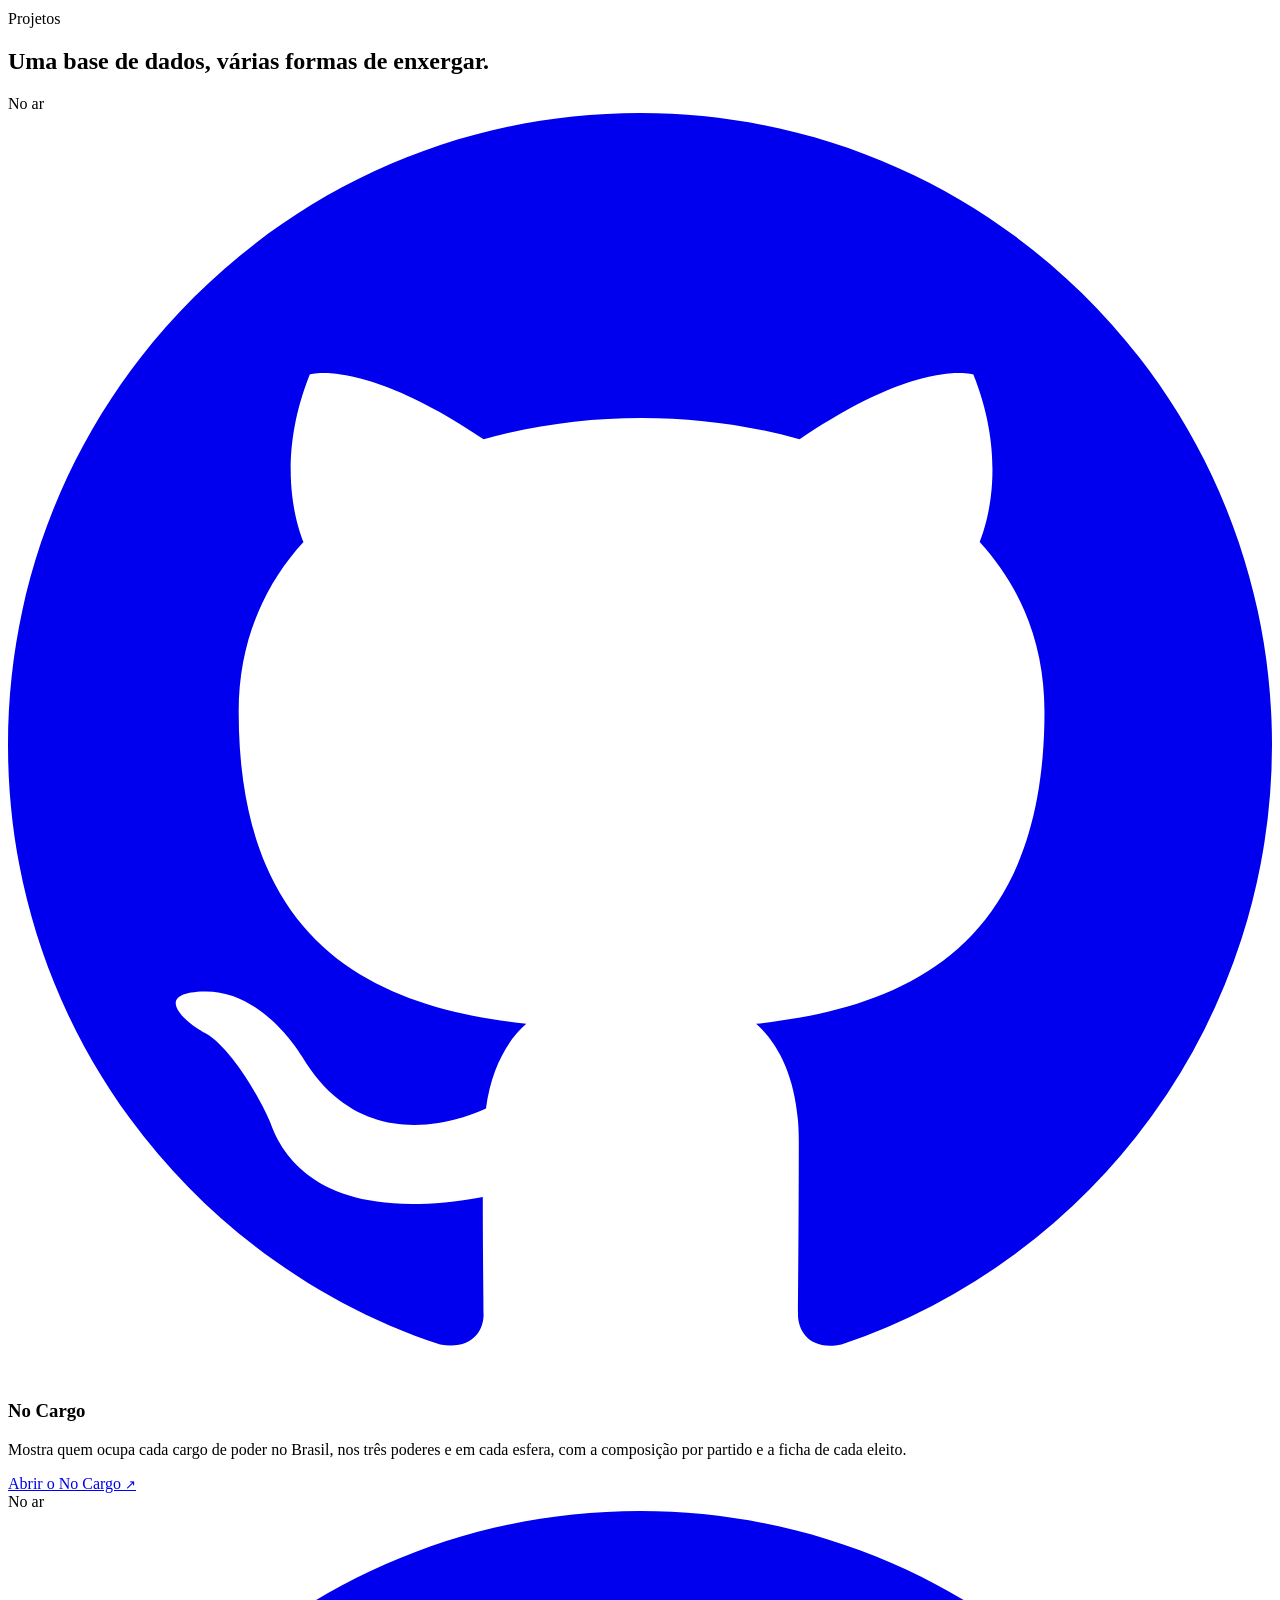
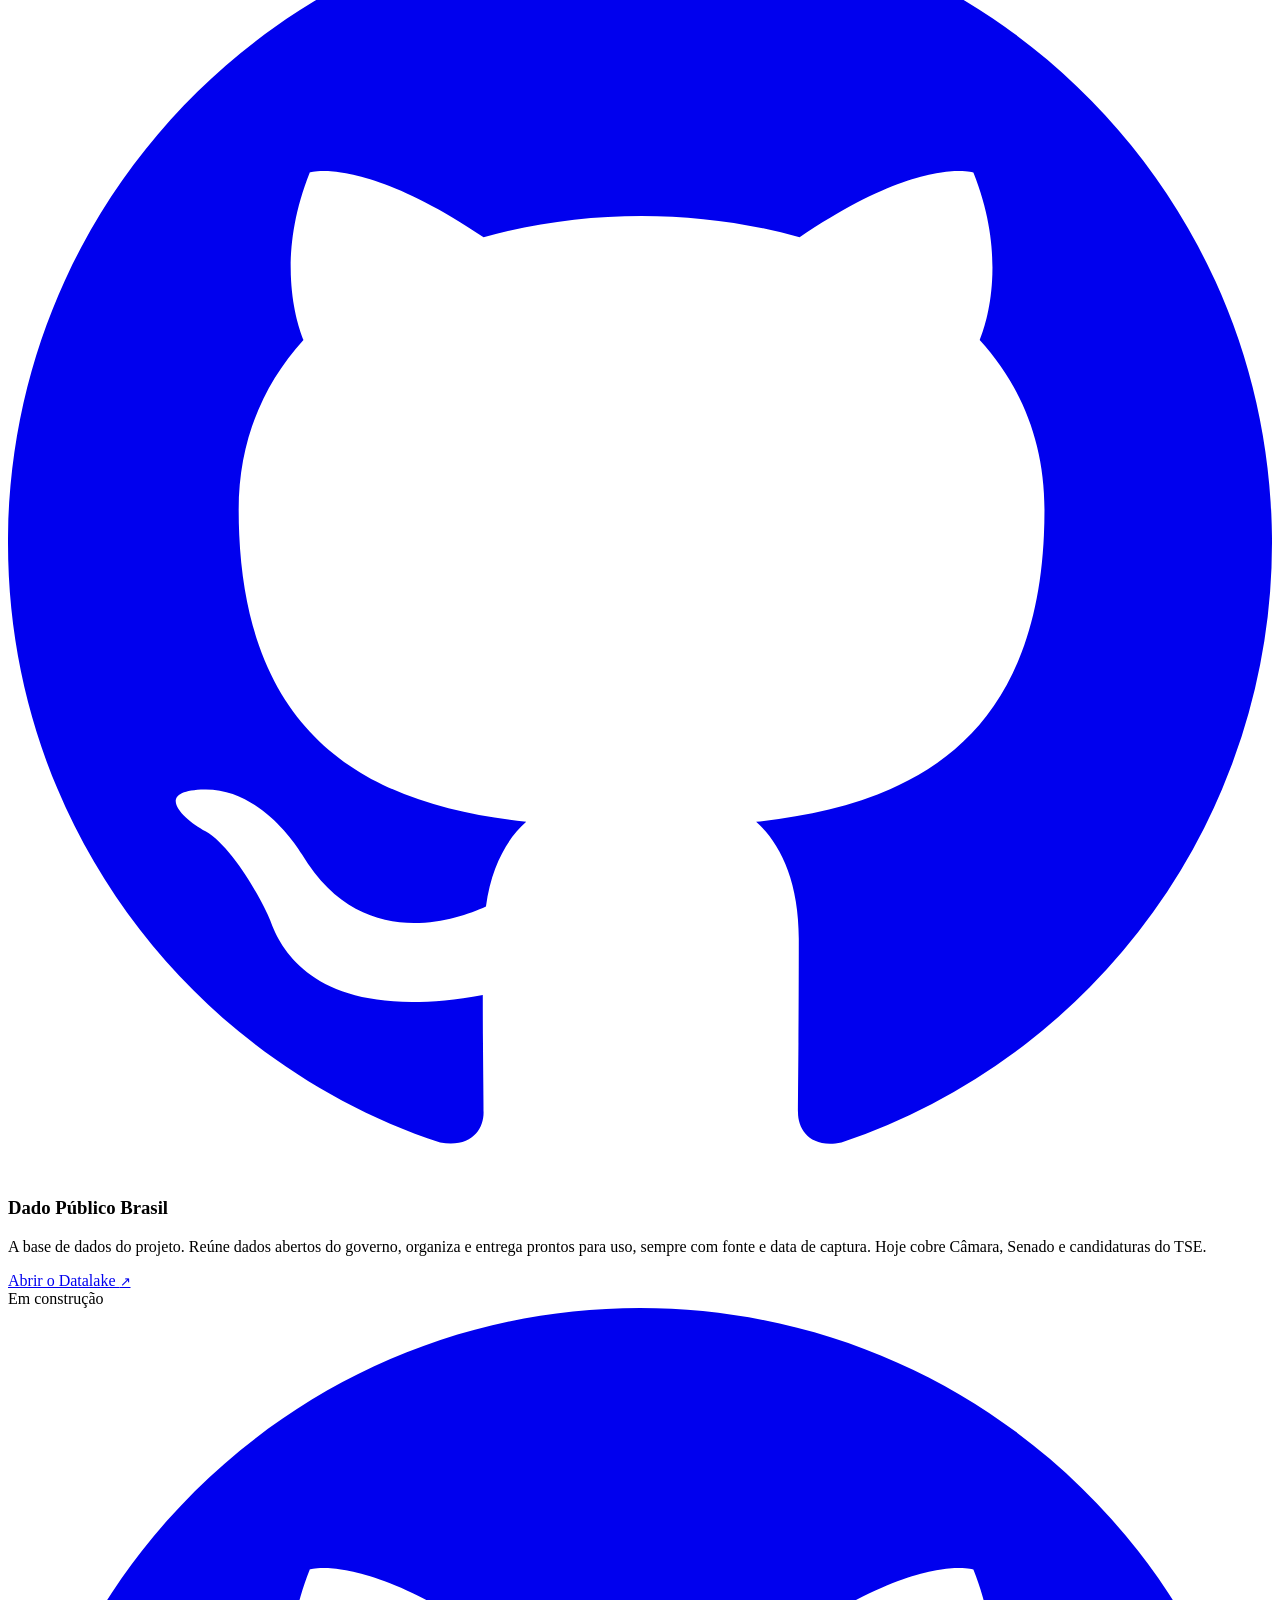
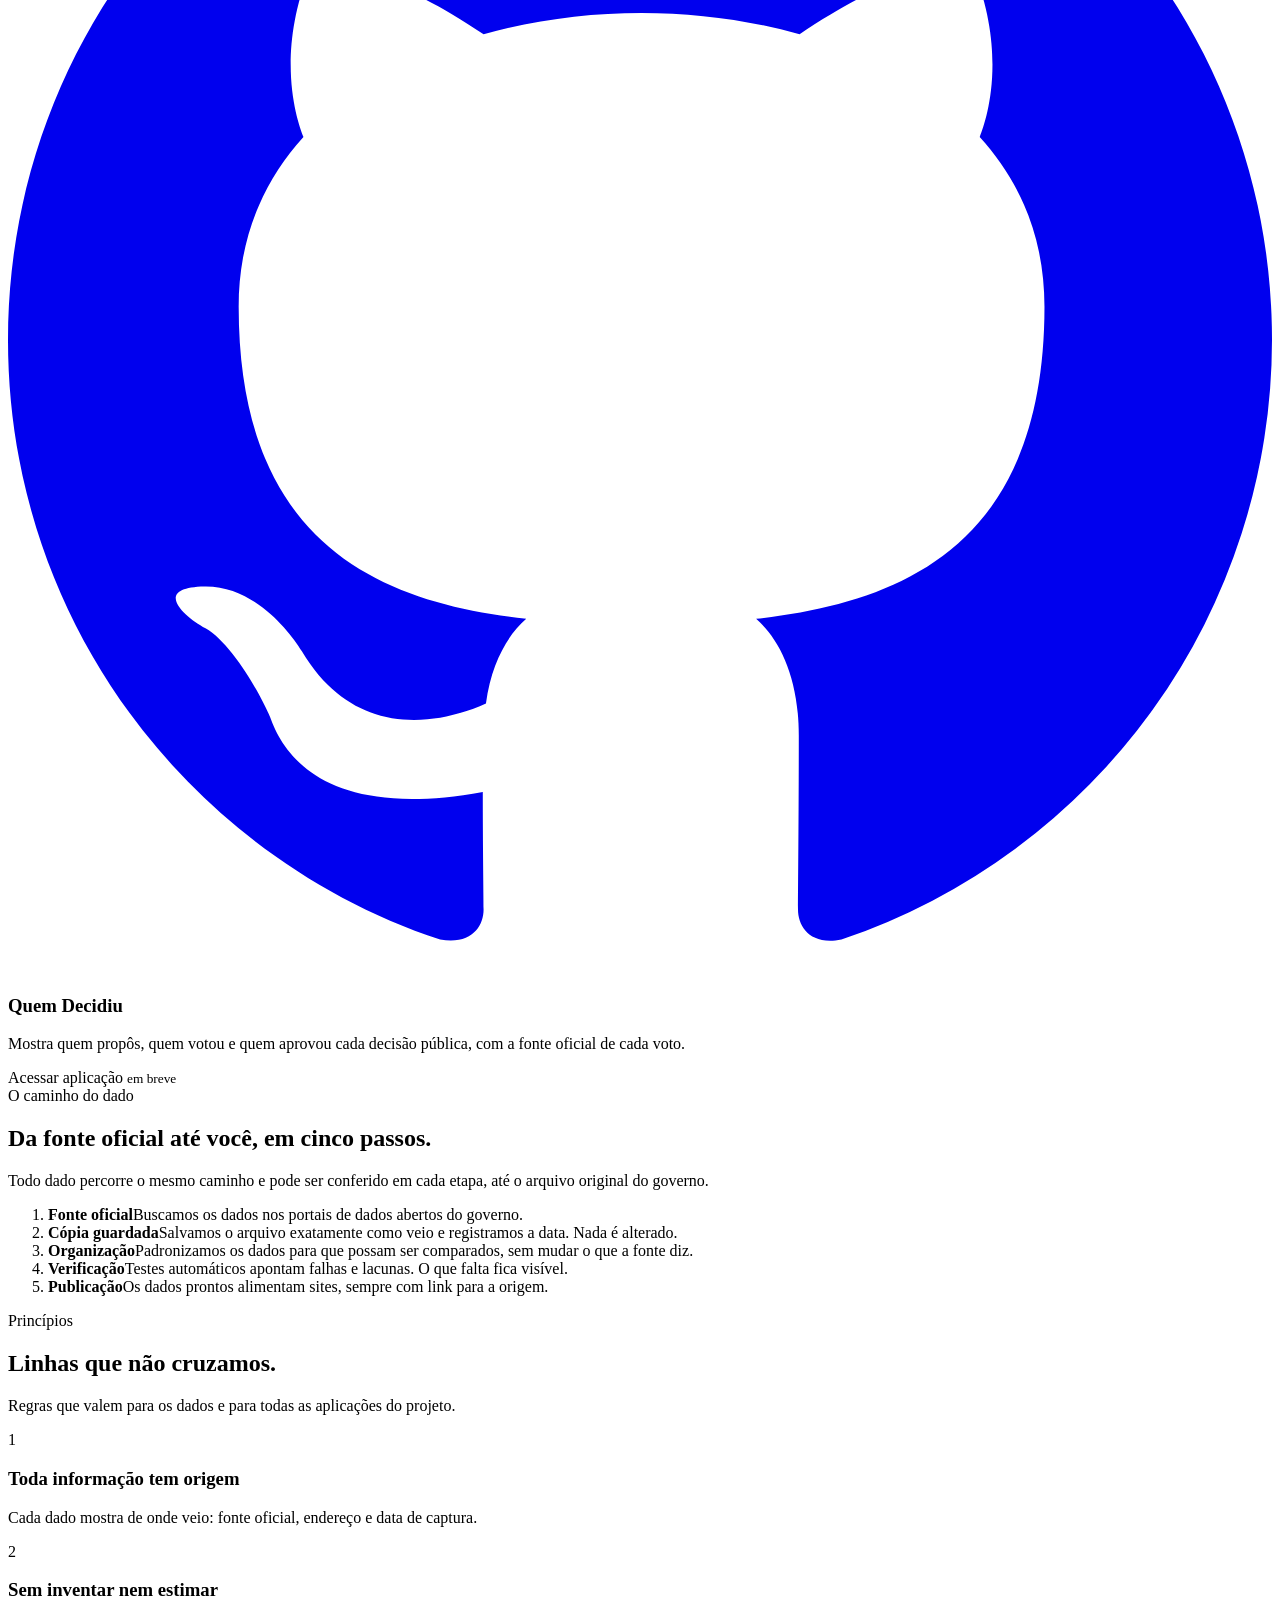
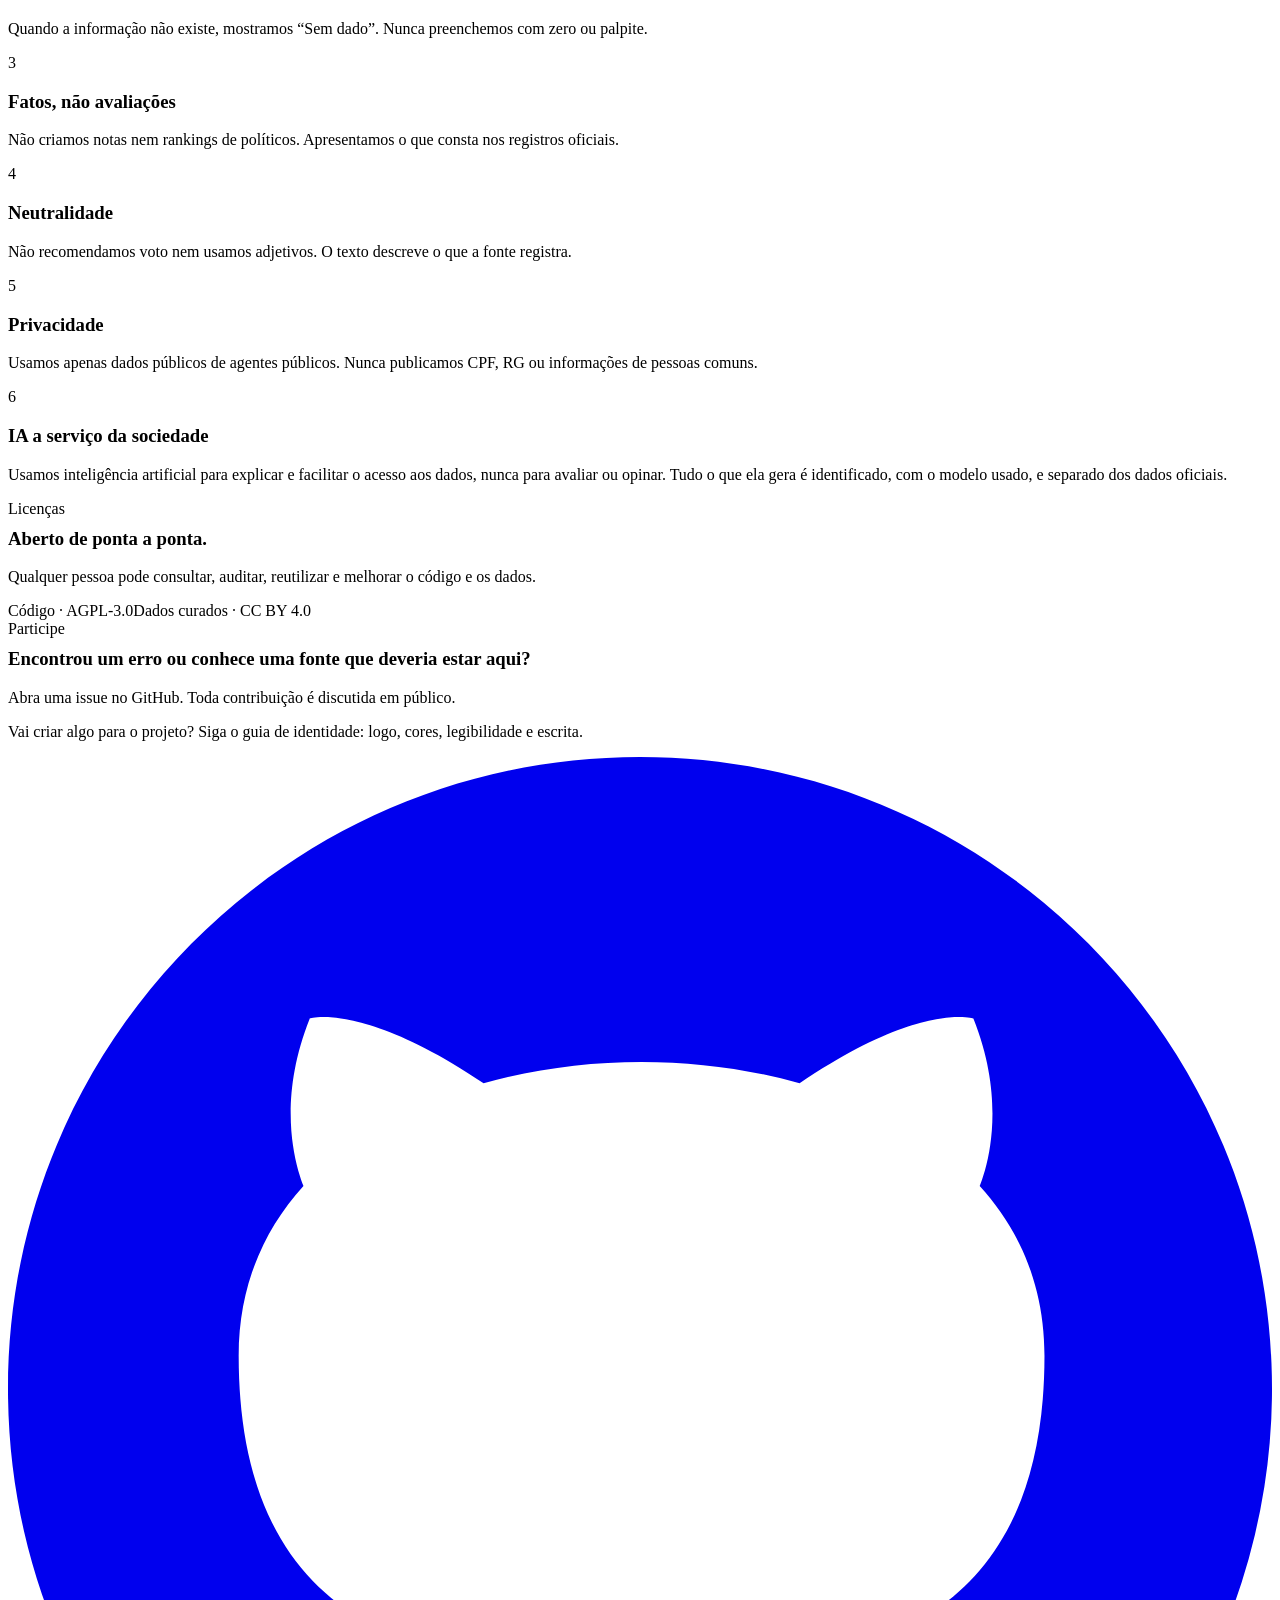
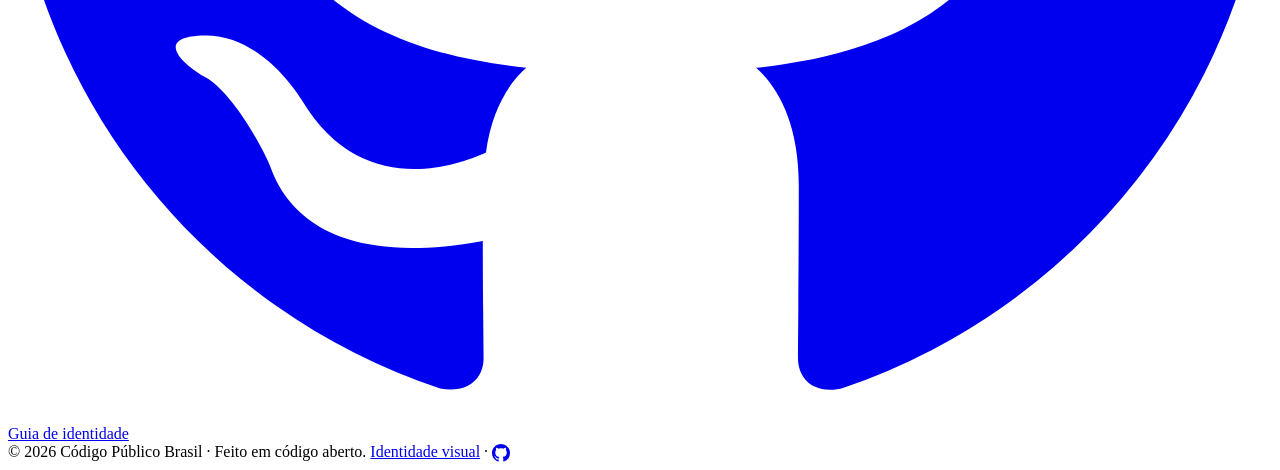
==== commit 937b7a33: "Merge pull request #5 from codigo-publico-brasil/datalake-topo Move o botão Abrir o Datalake para o " ====
--- a/index.html
+++ b/index.html
@@ -153,6 +153,7 @@
         <p class="lema">Transparência não é favor, é um direito.</p>
         <div class="cta">
           <a class="btn primary" href="https://nocargo.codigopublicobrasil.com.br" target="_blank" rel="noopener">Abrir o No Cargo ↗</a>
+          <a class="btn ghost" href="https://datalake.codigopublicobrasil.com.br/" target="_blank" rel="noopener">Abrir o Datalake ↗</a>
           <a class="gh grande" href="https://github.com/codigo-publico-brasil" target="_blank" rel="noopener" aria-label="GitHub da organização" title="GitHub da organização"><svg viewBox="0 0 16 16" aria-hidden="true"><use href="#i-gh"/></svg></a>
         </div>
       </div>
@@ -191,7 +192,6 @@
           <p>Mostra quem ocupa cada cargo de poder no Brasil, nos três poderes e em cada esfera, com a composição por partido e a ficha de cada eleito.</p>
           <div class="links">
             <a class="app" href="https://nocargo.codigopublicobrasil.com.br" target="_blank" rel="noopener">Abrir o No Cargo <small>↗</small></a>
-            <a class="app" href="https://datalake.codigopublicobrasil.com.br/" target="_blank" rel="noopener">Abrir o Datalake <small>↗</small></a>
           </div>
         </article>
 
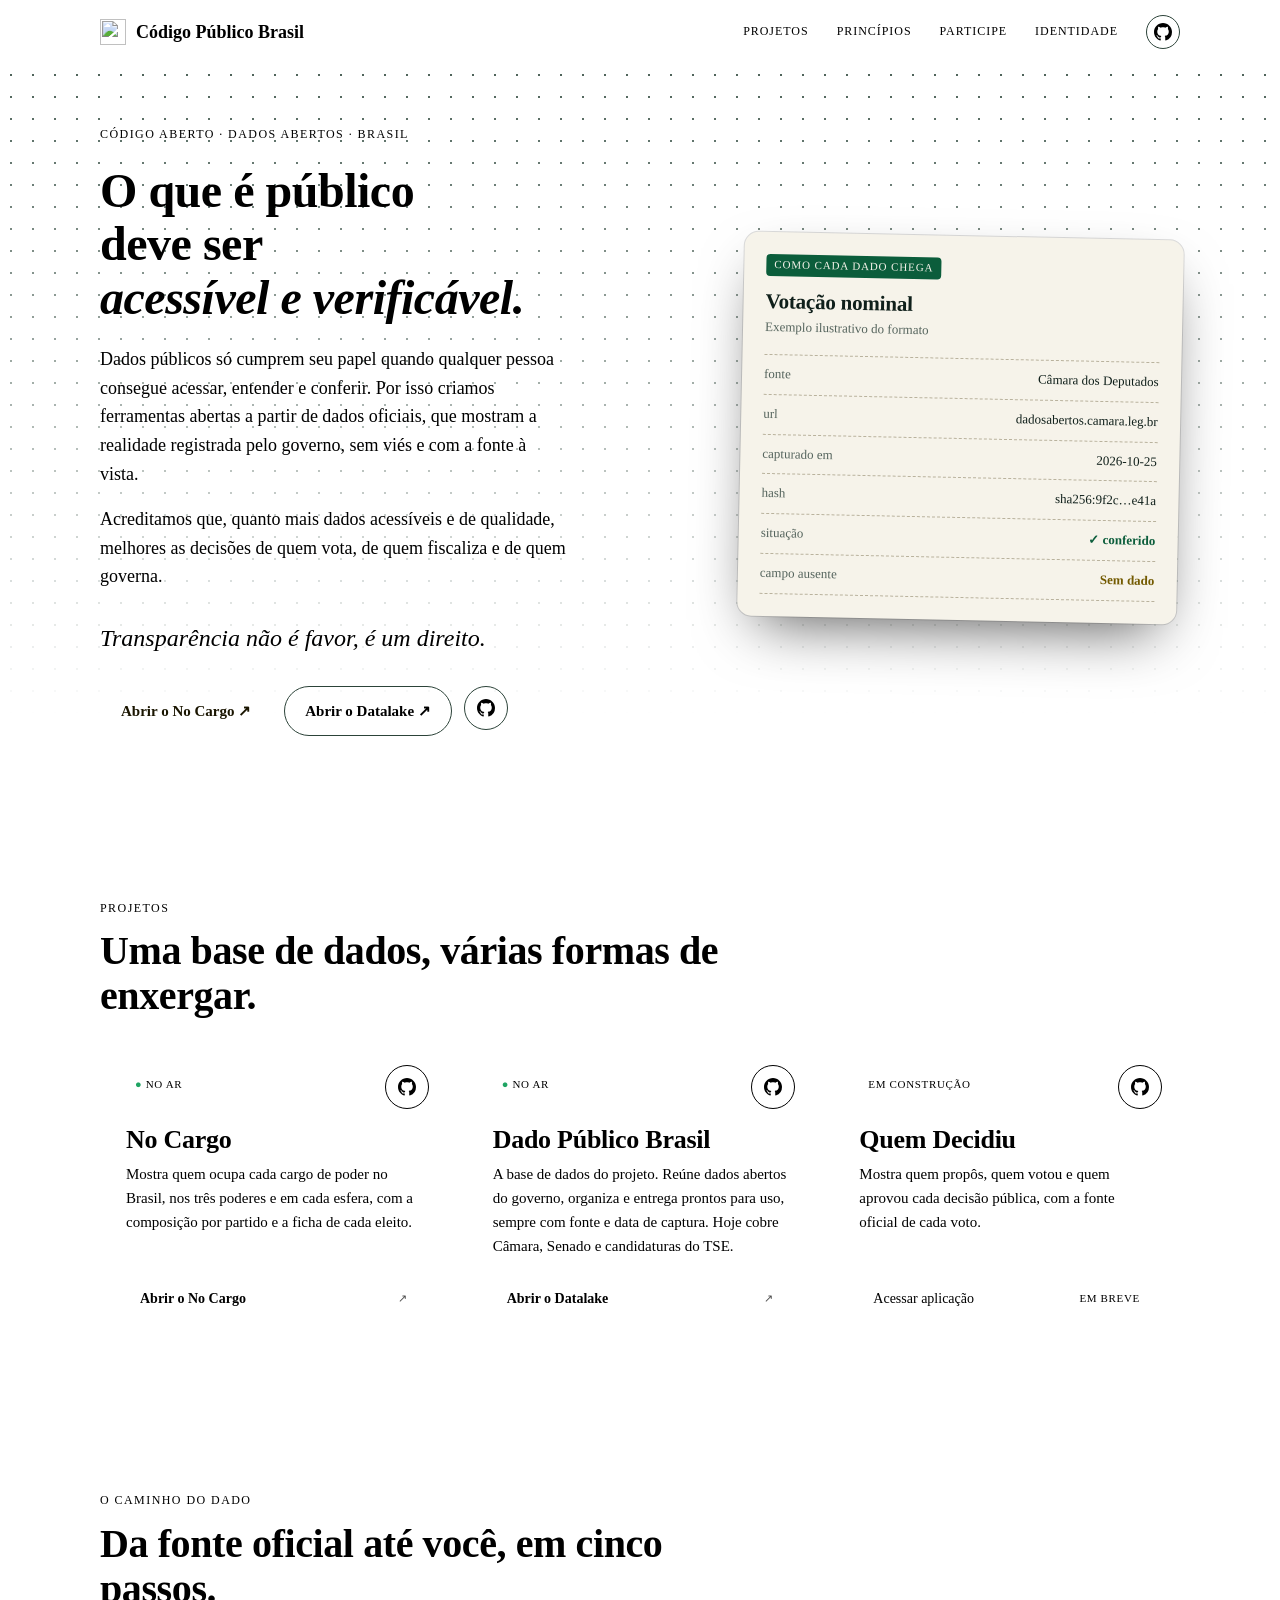
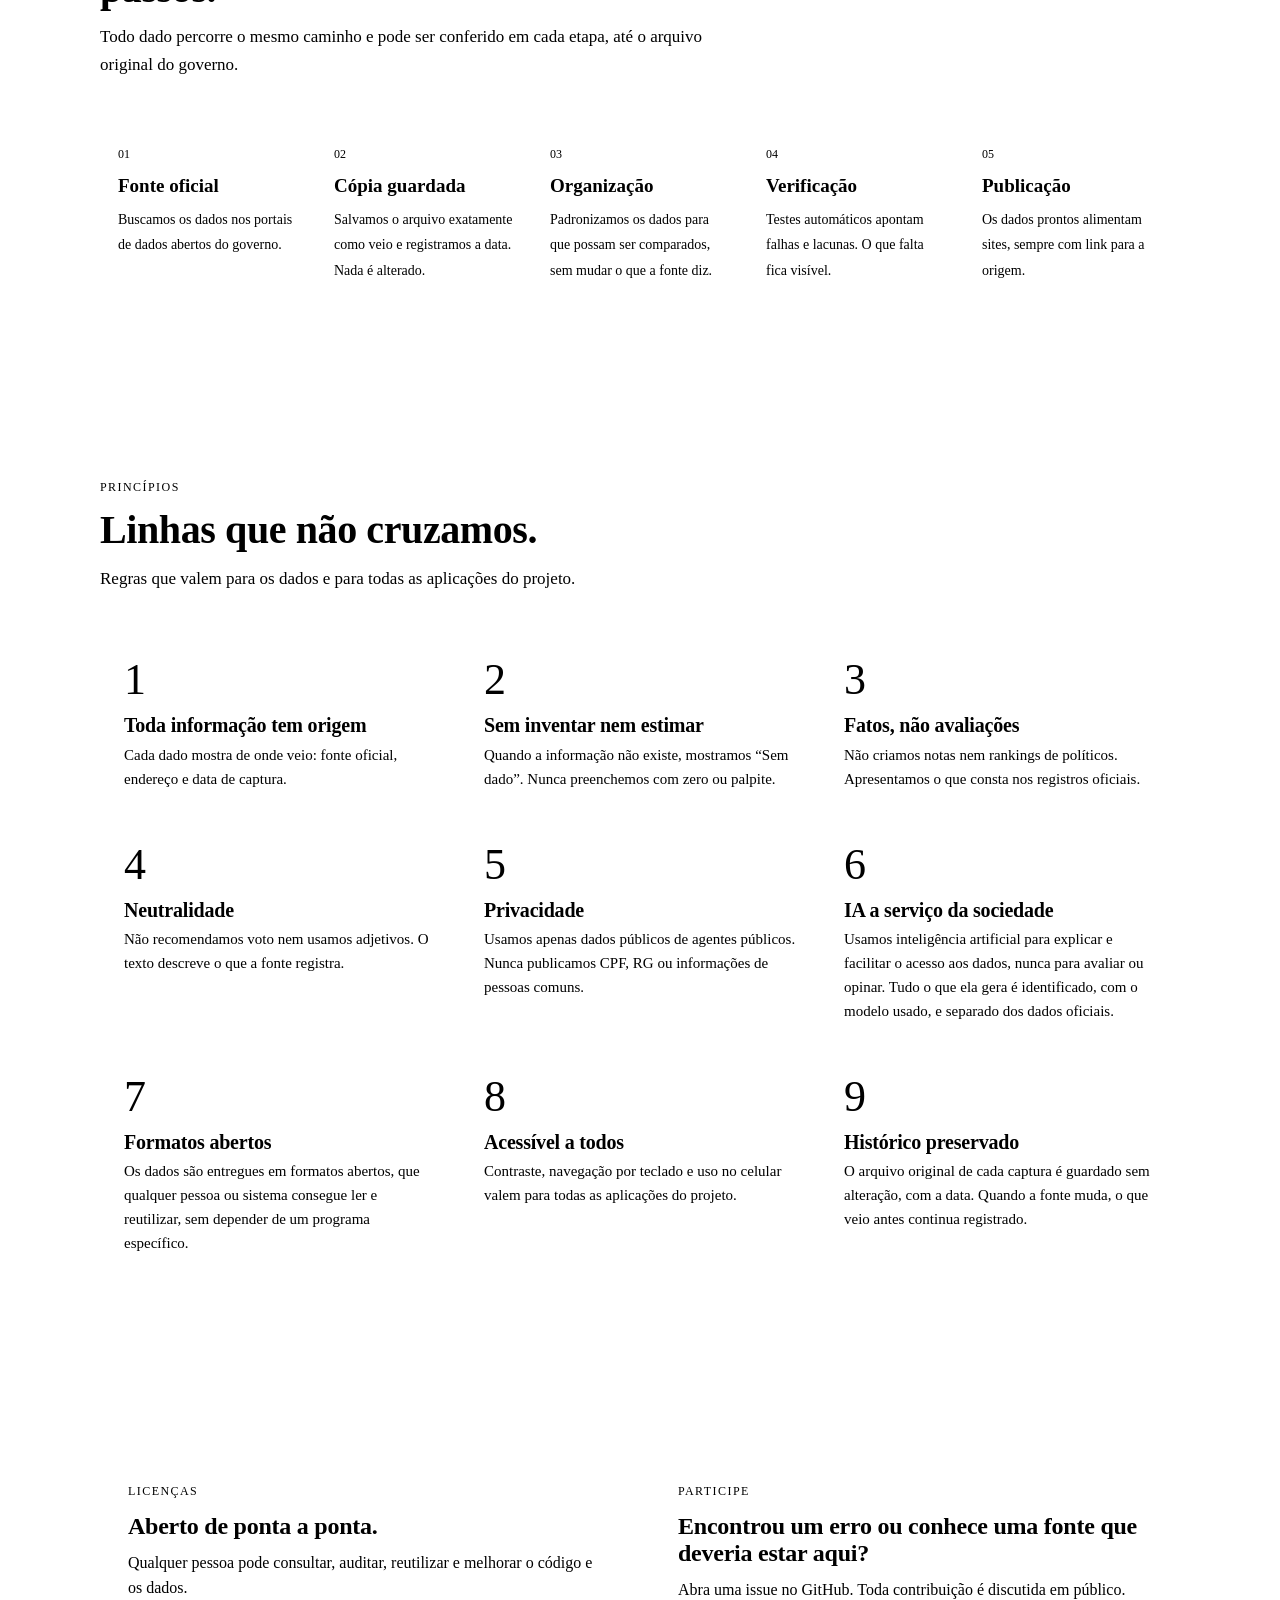
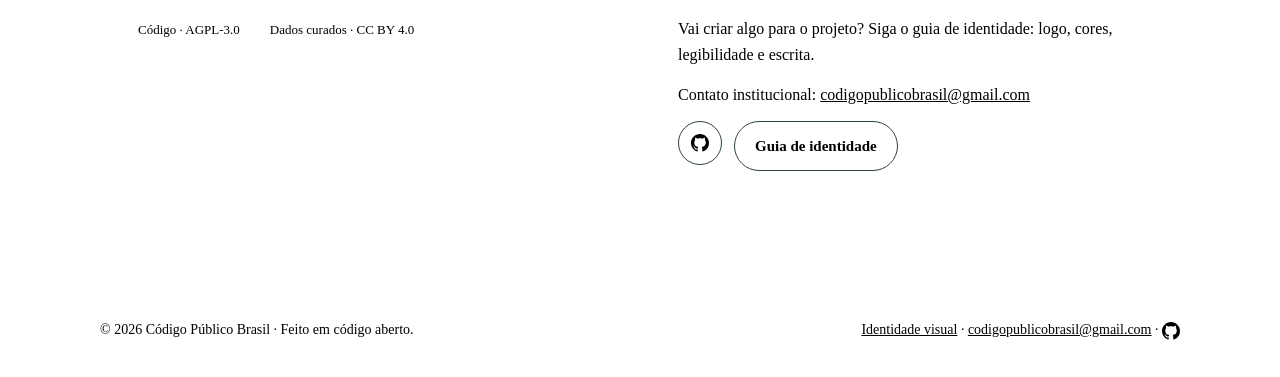
==== commit b9dca3ad: "Adiciona princípios 7 a 9, e-mail de contato e organiza as imagens em assets/img - Princípios novos " ====
--- a/index.html
+++ b/index.html
@@ -13,17 +13,17 @@
   <meta property="og:title" content="Código Público Brasil · Dados públicos abertos, acessíveis e verificáveis">
   <meta property="og:description" content="Ferramentas abertas a partir de dados públicos oficiais, para mostrar a realidade registrada pelo governo, sem viés e com a fonte à vista. Código aberto e dados auditáveis.">
   <meta property="og:url" content="https://codigopublicobrasil.com.br/">
-  <meta property="og:image" content="https://codigopublicobrasil.com.br/og.png">
+  <meta property="og:image" content="https://codigopublicobrasil.com.br/assets/img/compartilhamento-1200x630.png">
   <meta property="og:image:width" content="1200">
   <meta property="og:image:height" content="630">
-  <meta property="og:image:alt" content="Código Público Brasil: o que é público precisa ser verificável.">
+  <meta property="og:image:alt" content="Código Público Brasil: o que é público deve ser acessível e verificável.">
   <meta name="twitter:card" content="summary_large_image">
   <meta name="twitter:title" content="Código Público Brasil · Dados públicos abertos, acessíveis e verificáveis">
   <meta name="twitter:description" content="Ferramentas abertas a partir de dados públicos oficiais, para mostrar a realidade registrada pelo governo, sem viés e com a fonte à vista. Código aberto e dados auditáveis.">
-  <meta name="twitter:image" content="https://codigopublicobrasil.com.br/og.png">
+  <meta name="twitter:image" content="https://codigopublicobrasil.com.br/assets/img/compartilhamento-1200x630.png">
   <link rel="alternate" type="text/plain" href="https://codigopublicobrasil.com.br/llms.txt" title="Resumo para agentes de IA">
   <link rel="icon" href="identidade/logos/simbolo.svg" type="image/svg+xml">
-  <link rel="apple-touch-icon" href="apple-touch-icon.png">
+  <link rel="apple-touch-icon" href="assets/img/icone-celular.png">
   <script type="application/ld+json">
 {
   "@context": "https://schema.org",
@@ -40,7 +40,8 @@
         "height": 512
       },
       "description": "Organização de código aberto que cria ferramentas a partir de dados públicos oficiais, para mostrar a realidade registrada pelo governo, sem viés e com a fonte à vista.",
-      "slogan": "O que é público precisa ser verificável.",
+      "slogan": "O que é público deve ser acessível e verificável.",
+      "email": "codigopublicobrasil@gmail.com",
       "sameAs": [
         "https://github.com/codigo-publico-brasil"
       ]
@@ -70,7 +71,7 @@
       },
       "primaryImageOfPage": {
         "@type": "ImageObject",
-        "url": "https://codigopublicobrasil.com.br/og.png",
+        "url": "https://codigopublicobrasil.com.br/assets/img/compartilhamento-1200x630.png",
         "width": 1200,
         "height": 630
       }
@@ -147,7 +148,7 @@
     <div class="wrap">
       <div>
         <span class="eyebrow">Código aberto · Dados abertos · Brasil</span>
-        <h1>O que é público<br>precisa ser <em>verificável</em>.</h1>
+        <h1>O que é público<br>deve ser<em>acessível e verificável.</em></h1>
         <p class="lead">Dados públicos só cumprem seu papel quando qualquer pessoa consegue acessar, entender e conferir. Por isso criamos ferramentas abertas a partir de dados oficiais, que mostram a realidade registrada pelo governo, sem viés e com a fonte à vista.</p>
         <p class="lead">Acreditamos que, quanto mais dados acessíveis e de qualidade, melhores as decisões de quem vota, de quem fiscaliza e de quem governa.</p>
         <p class="lema">Transparência não é favor, é um direito.</p>
@@ -254,6 +255,9 @@
         <article><div class="n">4</div><h3>Neutralidade</h3><p>Não recomendamos voto nem usamos adjetivos. O texto descreve o que a fonte registra.</p></article>
         <article><div class="n">5</div><h3>Privacidade</h3><p>Usamos apenas dados públicos de agentes públicos. Nunca publicamos CPF, RG ou informações de pessoas comuns.</p></article>
         <article><div class="n">6</div><h3>IA a serviço da sociedade</h3><p>Usamos inteligência artificial para explicar e facilitar o acesso aos dados, nunca para avaliar ou opinar. Tudo o que ela gera é identificado, com o modelo usado, e separado dos dados oficiais.</p></article>
+        <article><div class="n">7</div><h3>Formatos abertos</h3><p>Os dados são entregues em formatos abertos, que qualquer pessoa ou sistema consegue ler e reutilizar, sem depender de um programa específico.</p></article>
+        <article><div class="n">8</div><h3>Acessível a todos</h3><p>Contraste, navegação por teclado e uso no celular valem para todas as aplicações do projeto.</p></article>
+        <article><div class="n">9</div><h3>Histórico preservado</h3><p>O arquivo original de cada captura é guardado sem alteração, com a data. Quando a fonte muda, o que veio antes continua registrado.</p></article>
       </div>
     </div>
   </section>
@@ -271,6 +275,7 @@
         <h3 style="margin-top:10px">Encontrou um erro ou conhece uma fonte que deveria estar aqui?</h3>
         <p>Abra uma issue no GitHub. Toda contribuição é discutida em público.</p>
         <p>Vai criar algo para o projeto? Siga o guia de identidade: logo, cores, legibilidade e escrita.</p>
+        <p>Contato institucional: <a href="mailto:codigopublicobrasil@gmail.com">codigopublicobrasil@gmail.com</a></p>
         <div class="cta">
           <a class="gh grande" href="https://github.com/codigo-publico-brasil" target="_blank" rel="noopener" aria-label="GitHub da organização" title="GitHub da organização"><svg viewBox="0 0 16 16" aria-hidden="true"><use href="#i-gh"/></svg></a>
           <a class="btn ghost" href="identidade/">Guia de identidade</a>
@@ -283,7 +288,7 @@
 <footer>
   <div class="wrap">
     <span>© 2026 Código Público Brasil · Feito em código aberto.</span>
-    <span><a href="identidade/">Identidade visual</a> · <a href="https://github.com/codigo-publico-brasil" target="_blank" rel="noopener" aria-label="GitHub da organização" title="GitHub da organização" style="display:inline-flex;vertical-align:middle"><svg viewBox="0 0 16 16" width="18" height="18" aria-hidden="true"><use href="#i-gh"/></svg></a></span>
+    <span><a href="identidade/">Identidade visual</a> · <a href="mailto:codigopublicobrasil@gmail.com">codigopublicobrasil@gmail.com</a> · <a href="https://github.com/codigo-publico-brasil" target="_blank" rel="noopener" aria-label="GitHub da organização" title="GitHub da organização" style="display:inline-flex;vertical-align:middle"><svg viewBox="0 0 16 16" width="18" height="18" aria-hidden="true"><use href="#i-gh"/></svg></a></span>
   </div>
 </footer>
 
--- a/assets/style.css
+++ b/assets/style.css
@@ -0,0 +1,162 @@
+* { box-sizing: border-box; }
+html { scroll-behavior: smooth; }
+body {
+  margin: 0;
+  background: var(--bg);
+  color: var(--ink);
+  font-family: var(--sans);
+  line-height: 1.6;
+  -webkit-font-smoothing: antialiased;
+}
+a { color: inherit; }
+.wrap { max-width: 1120px; margin: 0 auto; padding: 0 20px; }
+h1, h2, h3 { font-family: var(--serif); font-weight: 600; line-height: 1.12; letter-spacing: -0.01em; margin: 0; }
+.eyebrow { font-family: var(--mono); font-size: 12px; letter-spacing: 0.12em; text-transform: uppercase; color: var(--green-ink); }
+
+/* Cabeçalho */
+.top { background: var(--hero-bg); color: var(--hero-ink); }
+.top .wrap { display: flex; align-items: center; gap: 8px; min-height: 64px; }
+.brand { margin-right: auto; display: flex; align-items: center; gap: 10px; font-family: var(--serif); font-weight: 600; font-size: 18px; text-decoration: none; }
+.brand img { width: 26px; height: 26px; }
+.nav { display: flex; align-items: center; gap: 4px; }
+.nav a { font-family: var(--mono); font-size: 12px; letter-spacing: 0.08em; text-transform: uppercase; text-decoration: none; color: var(--hero-muted); padding: 9px 12px; border-radius: 999px; }
+.nav a:hover { color: var(--hero-ink); background: #162a21; }
+.nav a[aria-current="page"] { color: var(--yellow); }
+.acoes { display: flex; align-items: center; gap: 8px; margin-left: 8px; }
+.tema, .gh { flex: none; display: inline-flex; align-items: center; justify-content: center; width: 34px; height: 34px; padding: 0; border: 1px solid #2c4339; border-radius: 999px; background: none; color: var(--hero-ink); cursor: pointer; }
+.tema:hover, .gh:hover { background: #162a21; }
+.tema svg { width: 18px; height: 18px; }
+.gh svg { width: 18px; height: 18px; }
+.tema .sol { display: none; }
+.tema[data-efetivo="dark"] .sol { display: block; }
+.tema[data-efetivo="dark"] .lua { display: none; }
+
+/* Hero */
+.hero { background: var(--hero-bg); color: var(--hero-ink); position: relative; overflow: hidden; padding: 56px 0 96px; }
+.hero::before {
+  content: ""; position: absolute; inset: 0;
+  background-image: radial-gradient(#1f3a2e 1.2px, transparent 1.2px);
+  background-size: 22px 22px; opacity: 0.8;
+  mask-image: linear-gradient(to bottom, #000 0%, transparent 85%);
+}
+.hero .wrap { position: relative; display: grid; gap: 48px; grid-template-columns: 1.15fr 0.85fr; align-items: center; }
+.hero .eyebrow { color: var(--yellow); }
+.hero h1 { font-size: clamp(30px, 4.2vw, 48px); margin: 18px 0 20px; }
+.hero h1 em { display: block; white-space: nowrap; font-style: italic; color: var(--yellow); }
+.hero p.lead { font-size: 18px; color: var(--hero-muted); max-width: 52ch; margin: 0 0 28px; }
+.cta { display: flex; flex-wrap: wrap; gap: 12px; }
+.btn { display: inline-flex; align-items: center; gap: 8px; padding: 12px 20px; border-radius: 999px; font-weight: 600; font-size: 15px; text-decoration: none; border: 1px solid transparent; }
+.btn.primary { background: var(--yellow); color: #1a1500; }
+.btn.primary:hover { filter: brightness(1.06); }
+.btn.ghost { border-color: #2c4339; color: var(--hero-ink); }
+.btn.ghost:hover { background: #162a21; }
+.btn.solido { background: var(--ink); color: var(--bg); }
+.btn.contorno { border-color: var(--line); color: var(--ink); }
+.btn.contorno:hover { border-color: var(--green-ink); }
+
+/* Ficha de dado: o elemento assinatura */
+.ficha { background: #f6f3ea; color: #0f1f1a; border-radius: 14px; padding: 22px; font-family: var(--mono); font-size: 13px; box-shadow: 0 0 0 1px #00000022, 0 24px 60px -20px #000a; transform: rotate(1.2deg); }
+.ficha .tag { display: inline-block; background: #0b5d3b; color: #f6f3ea; padding: 2px 8px; border-radius: 4px; font-size: 11px; letter-spacing: 0.08em; }
+.ficha h3 { font-family: var(--serif); font-size: 21px; margin: 14px 0 4px; }
+.ficha .sub { color: #55645d; font-family: var(--sans); margin-bottom: 16px; }
+.ficha dl { margin: 0; border-top: 1px dashed #b9b29d; }
+.ficha .row { display: flex; justify-content: space-between; gap: 12px; padding: 9px 0; border-bottom: 1px dashed #b9b29d; }
+.ficha dt { color: #55645d; }
+.ficha dd { margin: 0; text-align: right; word-break: break-all; }
+.ficha .ok { color: #0b5d3b; font-weight: 700; }
+.ficha .semdado { color: #735a00; font-weight: 700; }
+
+/* Faixa tricolor discreta */
+.stripe { height: 6px; background: linear-gradient(90deg, var(--green) 0 50%, var(--yellow) 50% 75%, var(--brand-blue) 75%); }
+
+/* Seções */
+section { padding: 84px 0; }
+.sec-head { max-width: 640px; margin-bottom: 40px; }
+.sec-head h2 { font-size: clamp(28px, 4vw, 40px); margin: 10px 0 12px; }
+.sec-head p { color: var(--muted); margin: 0; font-size: 17px; }
+
+/* Caminho do dado */
+.trilha { display: grid; grid-template-columns: repeat(5, 1fr); gap: 0; counter-reset: t; border: 1px solid var(--line); border-radius: 14px; overflow: hidden; background: var(--surface); }
+.trilha li { list-style: none; padding: 22px 18px; border-right: 1px solid var(--line); position: relative; }
+.trilha li:last-child { border-right: 0; }
+.trilha li::before { counter-increment: t; content: "0" counter(t); font-family: var(--mono); font-size: 12px; color: var(--green-ink); }
+.trilha b { display: block; font-family: var(--serif); font-size: 19px; margin: 6px 0 4px; }
+.trilha span { font-size: 14px; color: var(--muted); }
+.trilha { padding: 0; margin: 0; }
+
+/* Projetos */
+.vitrine { background: var(--surface); border-bottom: 1px solid var(--line); padding: 56px 0; }
+.vitrine .sec-head { margin-bottom: 28px; }
+.cards { display: grid; gap: 20px; grid-template-columns: repeat(3, 1fr); }
+.card.destaque { border-color: var(--ink); }
+.card .topo { display: flex; justify-content: space-between; align-items: flex-start; }
+.card .gh { border-color: var(--line); color: var(--ink); width: 44px; height: 44px; margin: -8px -8px 0 0; }
+.card .gh:hover { background: none; border-color: var(--green-ink); }
+.gh.grande { width: 44px; height: 44px; }
+.card { background: var(--surface); border: 1px solid var(--line); border-radius: 16px; padding: 26px; display: flex; flex-direction: column; position: relative; }
+.card::before { content: ""; position: absolute; left: 26px; top: -1px; width: 44px; height: 4px; background: var(--c, var(--green)); border-radius: 0 0 4px 4px; }
+.card.c2 { --c: var(--yellow); }
+.card.c3 { --c: var(--blue); }
+.card .status { align-self: flex-start; font-family: var(--mono); font-size: 11px; letter-spacing: 0.06em; text-transform: uppercase; border: 1px solid var(--line); color: var(--muted); padding: 3px 9px; border-radius: 999px; }
+.card .status.on::before { content: "● "; color: #1fa463; }
+.card h3 { font-size: 26px; margin: 16px 0 8px; }
+.card p { color: var(--muted); margin: 0 0 20px; font-size: 15px; flex: 1; }
+.card .links { display: flex; flex-direction: column; gap: 8px; }
+.card .links a { display: flex; justify-content: space-between; align-items: center; padding: 10px 14px; border: 1px solid var(--line); border-radius: 10px; text-decoration: none; font-size: 14px; font-weight: 600; }
+.card .links a small { font-family: var(--mono); font-weight: 400; color: var(--muted); font-size: 11px; }
+.card .links a:hover { border-color: var(--green-ink); }
+.card .links .soon { display: flex; justify-content: space-between; align-items: center; padding: 10px 14px; border: 1px dashed var(--line); border-radius: 10px; font-size: 14px; color: var(--muted); }
+.card .links .soon small { font-family: var(--mono); font-size: 11px; text-transform: uppercase; letter-spacing: 0.06em; color: var(--green-ink); }
+.hero p.lead + p.lead { margin-top: -12px; }
+.hero .lema { font-family: var(--serif); font-style: italic; font-size: 24px; color: var(--yellow); margin: 0 0 28px; }
+.card .links a.app { background: var(--ink); color: var(--bg); border-color: var(--ink); }
+.card .links a.app small { color: inherit; opacity: 0.7; }
+
+/* Princípios */
+.principios { background: var(--surface); border-block: 1px solid var(--line); }
+.pgrid { display: grid; gap: 0; grid-template-columns: repeat(3, 1fr); border-top: 1px solid var(--line); border-left: 1px solid var(--line); }
+.pgrid article { padding: 26px 24px; border-right: 1px solid var(--line); border-bottom: 1px solid var(--line); }
+.pgrid .n { font-family: var(--serif); font-size: 44px; color: var(--yellow); line-height: 1; -webkit-text-stroke: 1px var(--ink); }
+.pgrid h3 { font-size: 20px; margin: 12px 0 6px; }
+.pgrid p { margin: 0; color: var(--muted); font-size: 15px; }
+
+/* Licenças e participação */
+.duo { display: grid; gap: 20px; grid-template-columns: 1fr 1fr; }
+.panel { border: 1px solid var(--line); border-radius: 16px; padding: 28px; background: var(--surface); }
+.panel h3 { font-size: 24px; margin-bottom: 10px; }
+.panel p { color: var(--muted); margin: 0 0 14px; }
+.lic { display: flex; gap: 10px; flex-wrap: wrap; }
+.lic span { font-family: var(--mono); font-size: 13px; border: 1px solid var(--line); padding: 5px 10px; border-radius: 6px; }
+.panel.dark { background: var(--hero-bg); color: var(--hero-ink); border-color: var(--hero-bg); }
+.panel.dark p { color: var(--hero-muted); }
+.panel.dark p a { color: var(--yellow); }
+
+footer { background: var(--hero-bg); color: var(--hero-muted); padding: 36px 0; font-size: 14px; }
+footer .wrap { display: flex; justify-content: space-between; gap: 16px; flex-wrap: wrap; }
+footer a { color: var(--hero-ink); }
+
+:focus-visible { outline: 3px solid var(--green-ink); outline-offset: 3px; }
+.top :focus-visible, .hero :focus-visible, .panel.dark :focus-visible, footer :focus-visible { outline-color: var(--yellow); }
+
+@media (max-width: 900px) {
+  .hero .wrap, .duo { grid-template-columns: 1fr; }
+  .hero h1 { font-size: clamp(20px, 6.4vw, 64px); }
+  .cards, .pgrid { grid-template-columns: 1fr; }
+  .trilha { grid-template-columns: 1fr; }
+  .trilha li { border-right: 0; border-bottom: 1px solid var(--line); }
+  .trilha li:last-child { border-bottom: 0; }
+  .top .wrap { flex-wrap: wrap; padding-top: 10px; padding-bottom: 4px; min-height: 0; }
+  .acoes { margin-left: 0; }
+  .nav { order: 3; flex: 0 0 100%; justify-content: space-between; overflow-x: auto; white-space: nowrap; scrollbar-width: none; padding-bottom: 6px; }
+  .nav::-webkit-scrollbar { display: none; }
+  .nav a { padding: 13px 7px; font-size: 11px; letter-spacing: 0.05em; }
+  .ficha { transform: none; }
+  section { padding: 60px 0; }
+  .vitrine { padding: 40px 0; }
+}
+
+@media (max-width: 360px) {
+  .brand { font-size: 15px; gap: 7px; }
+  .brand img { width: 22px; height: 22px; }
+  .acoes { gap: 6px; }
+}
